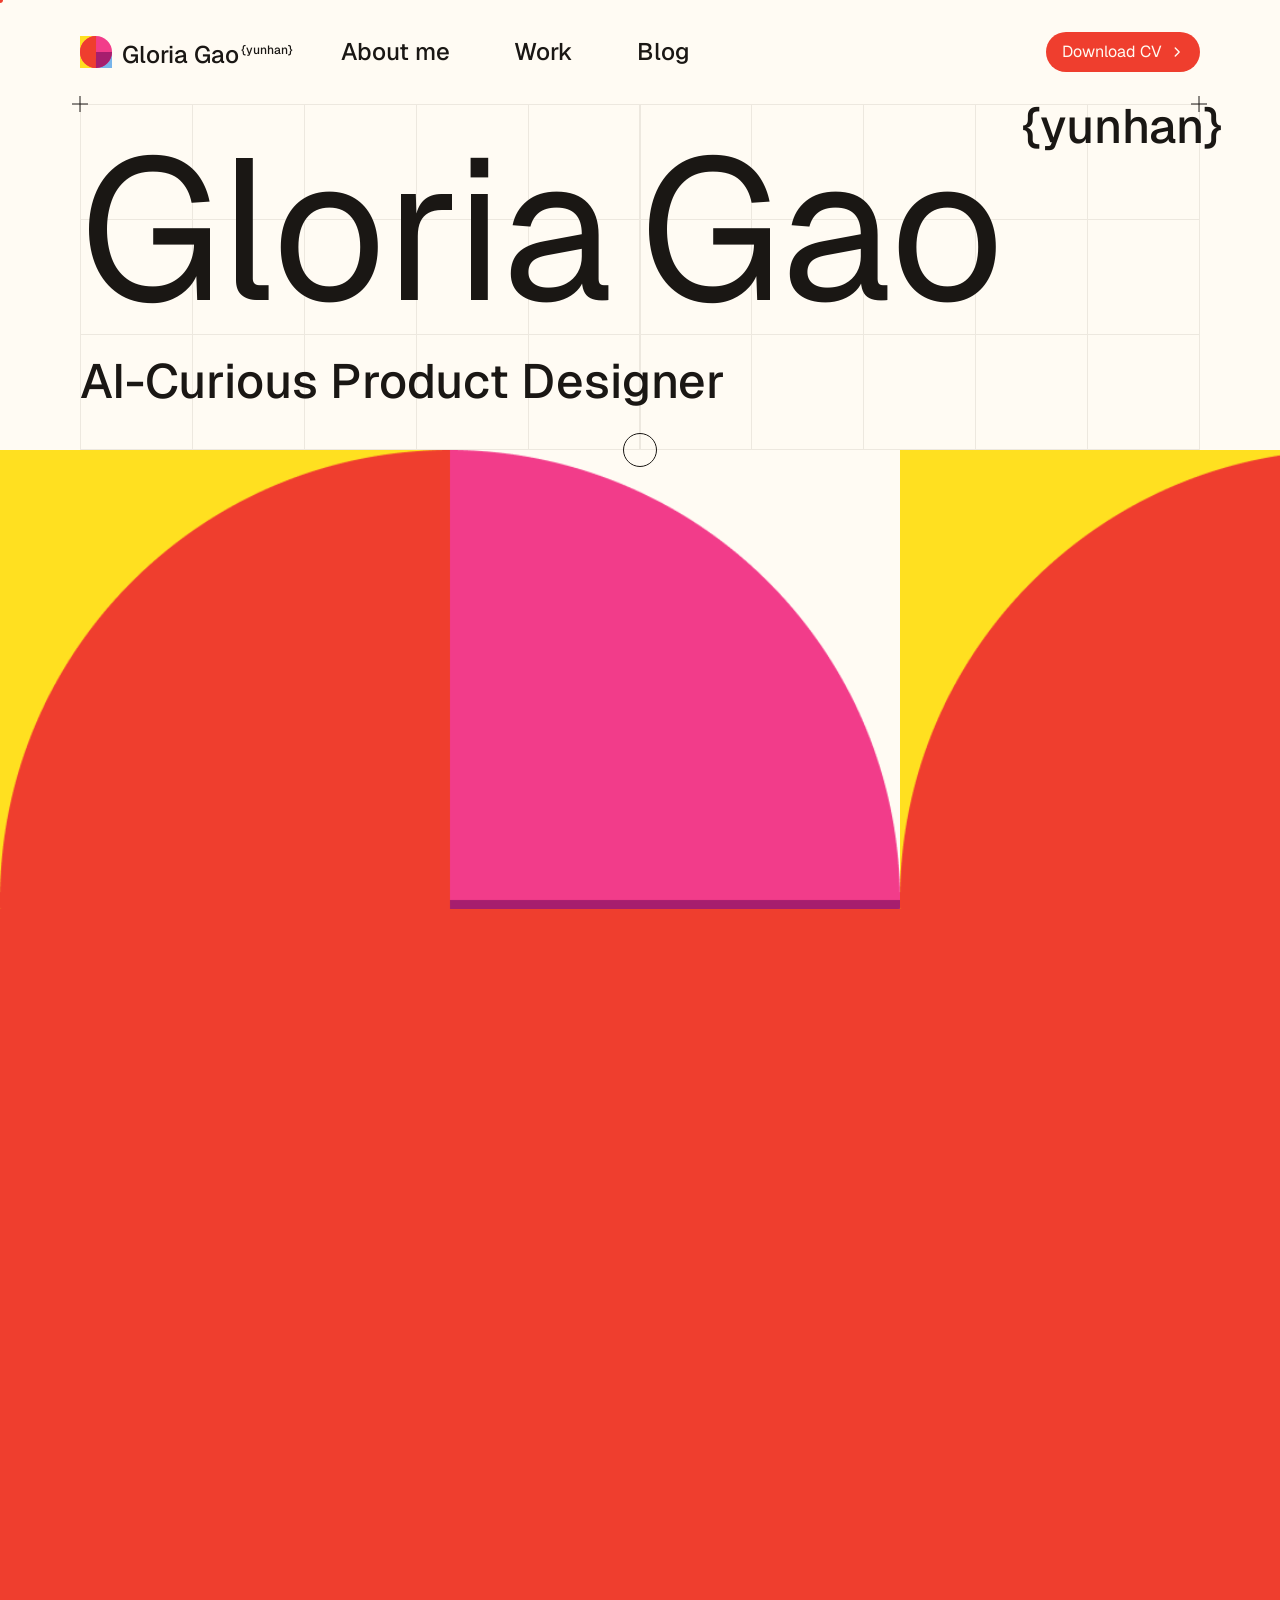
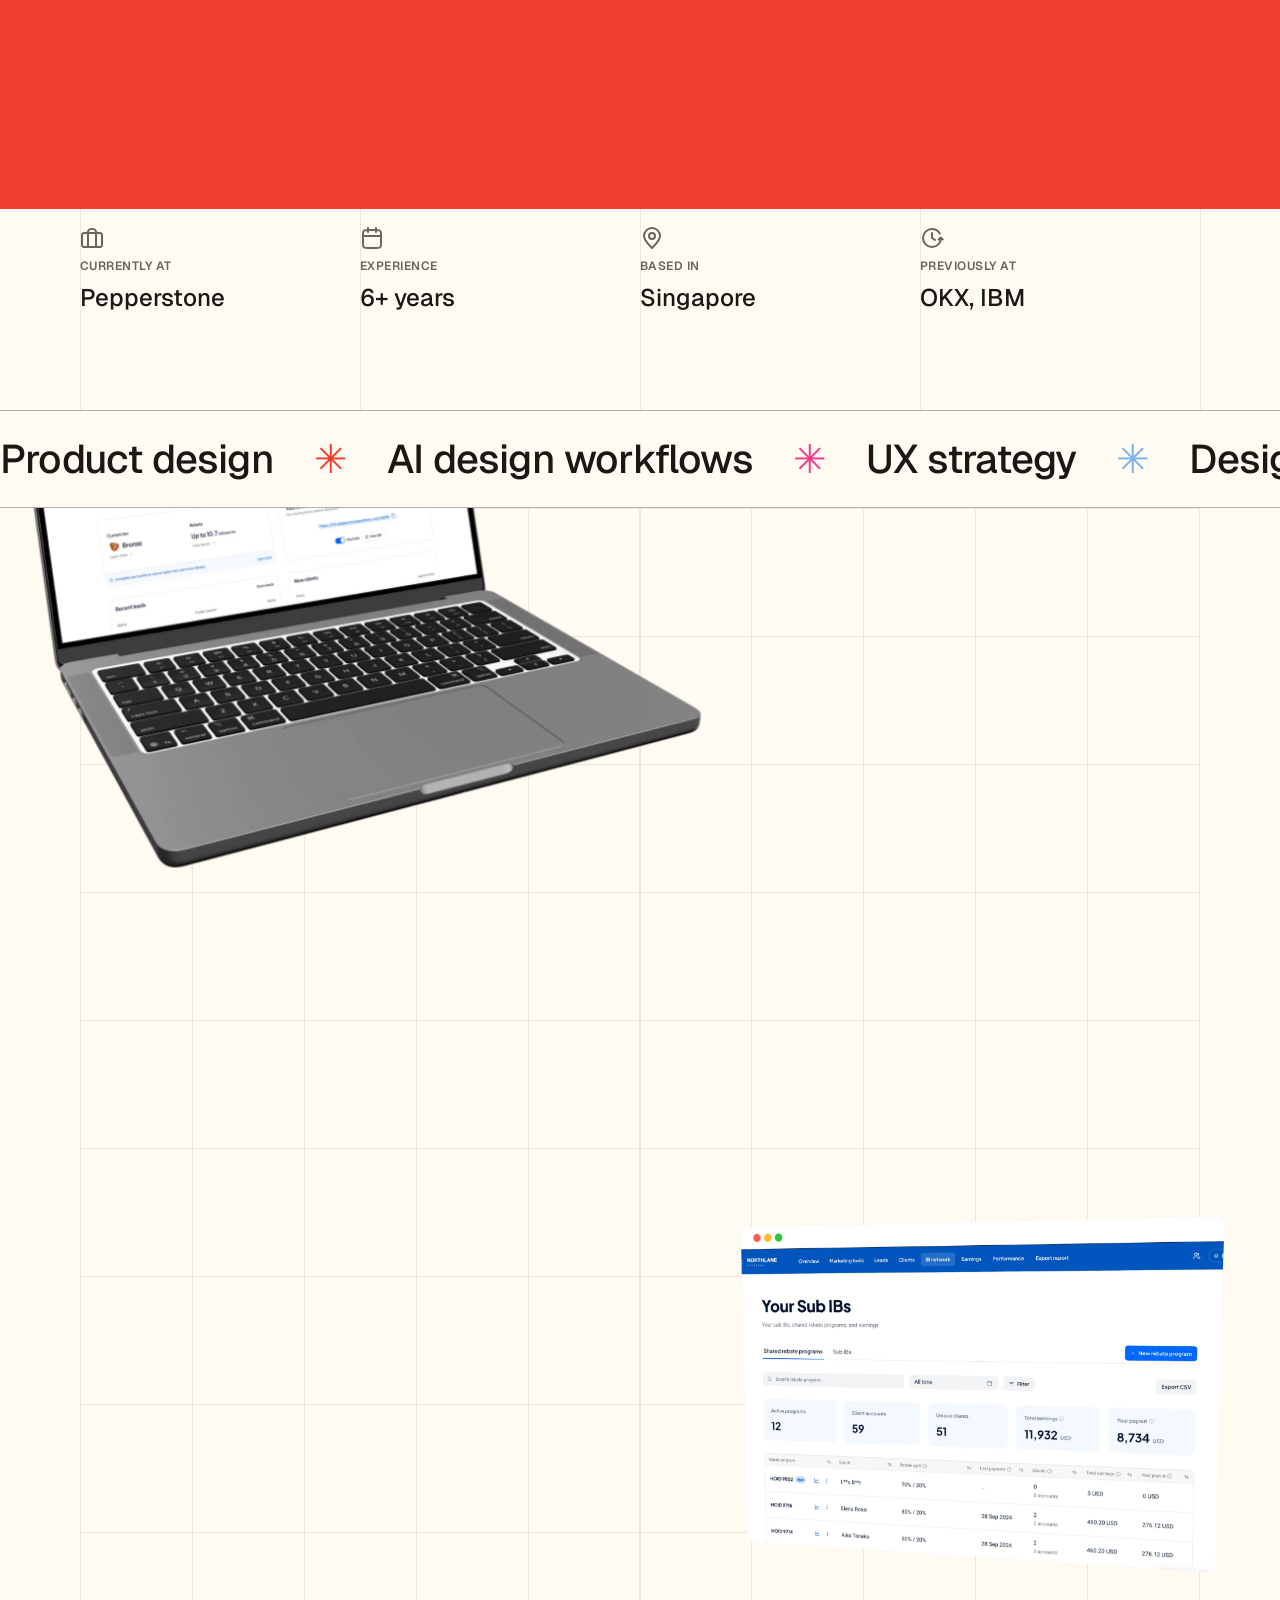
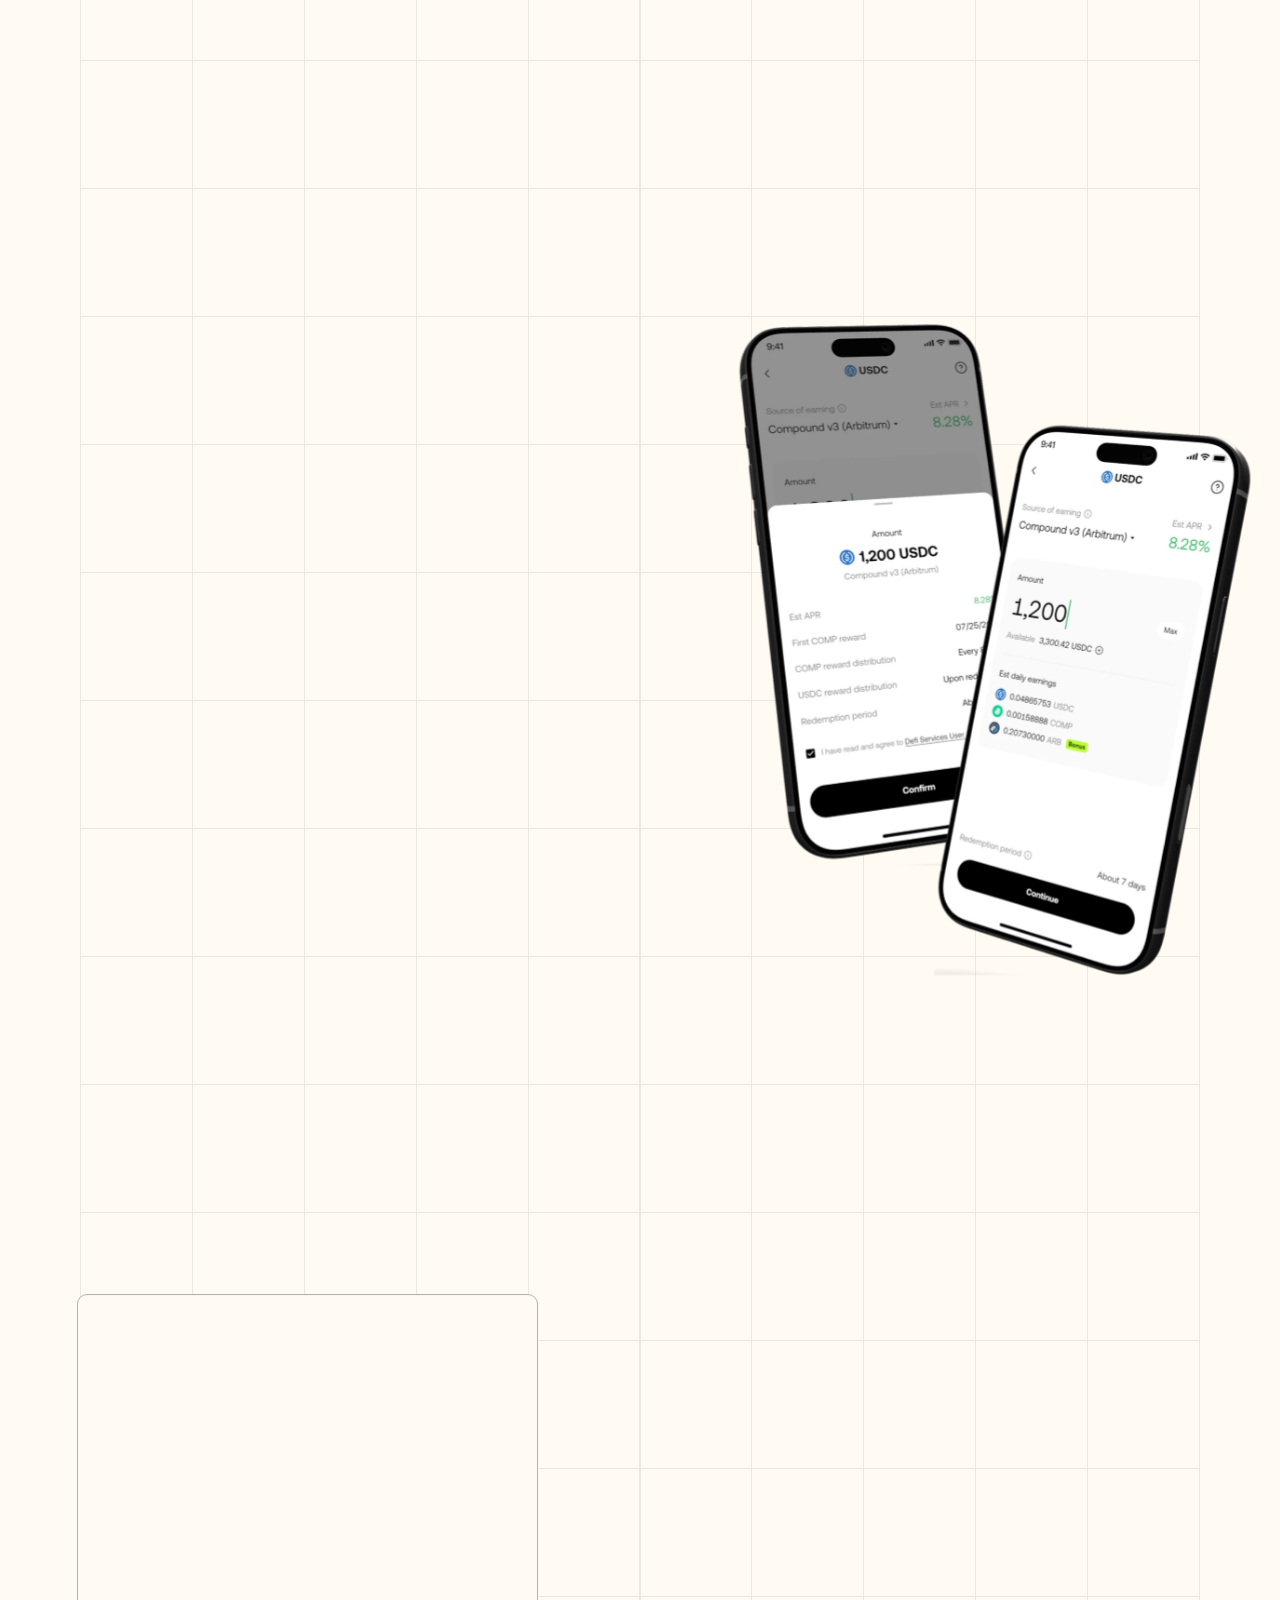
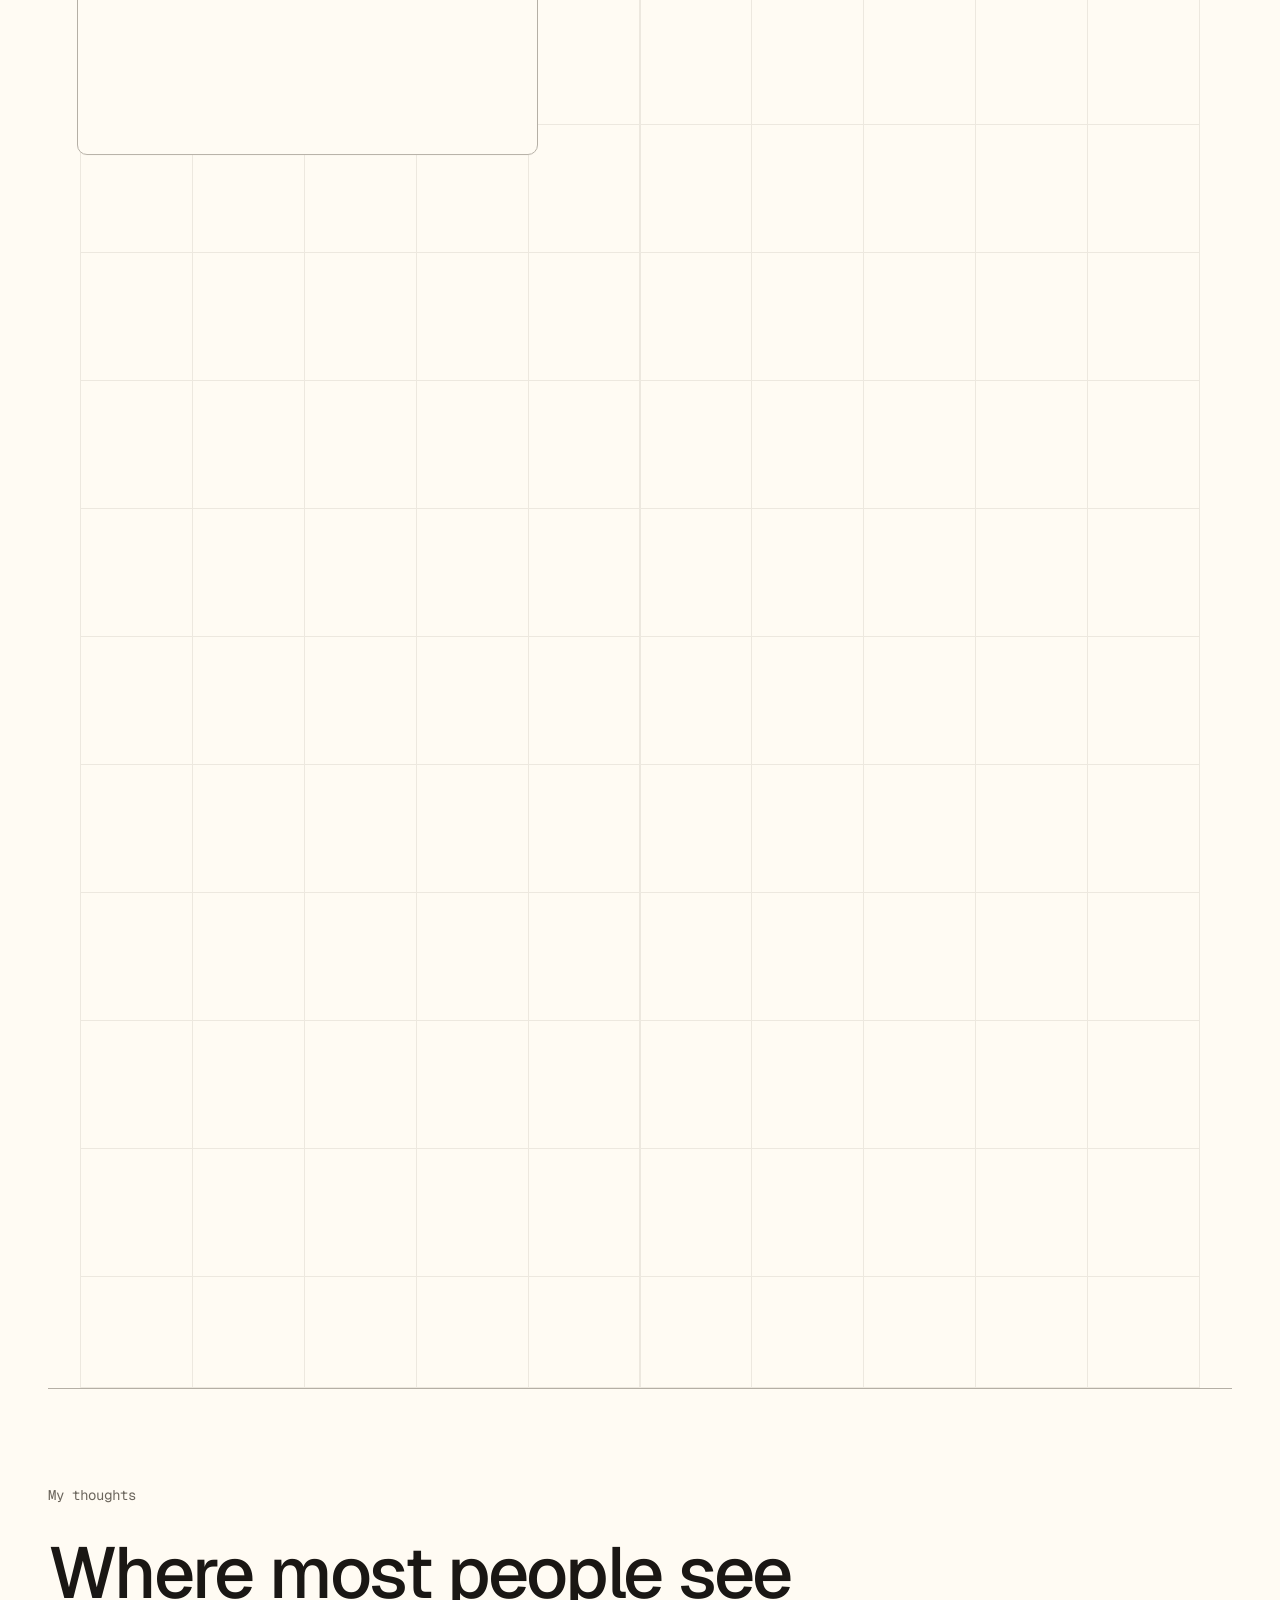
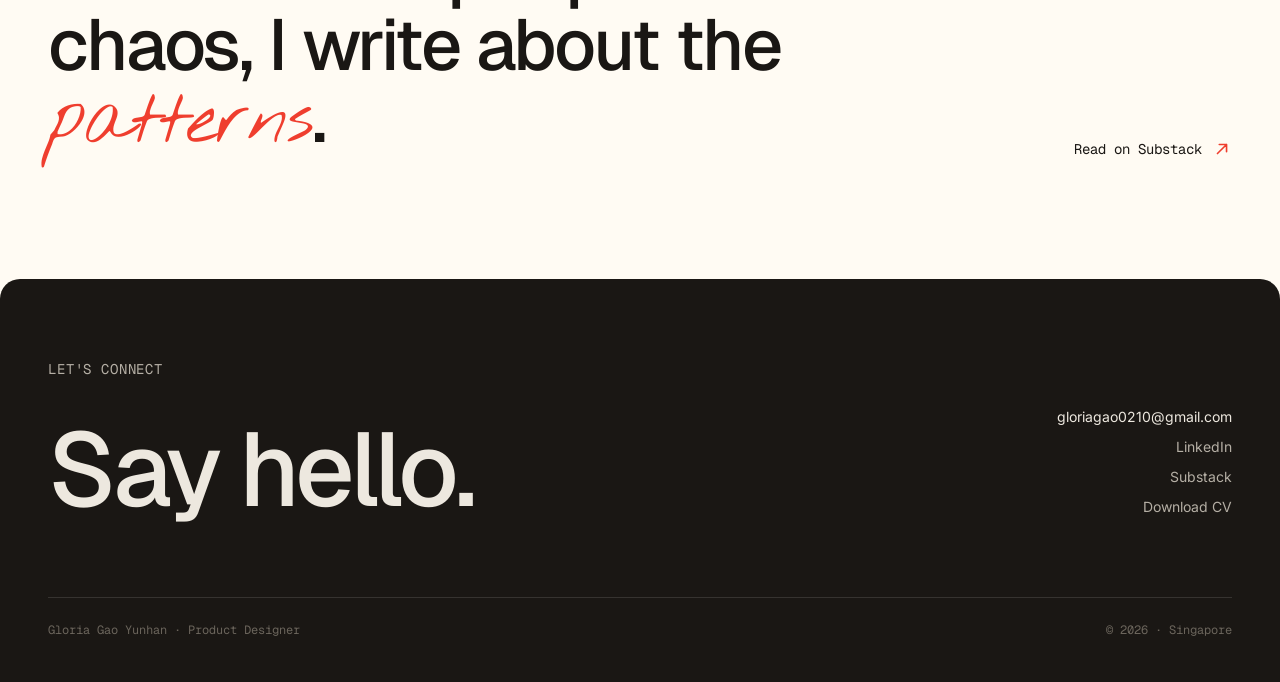
==== index.html @ 6908c603 "Revert "Isolate curtain onto its own compositor layer to stop transition flash" This reverts commit " ====
<!DOCTYPE html>
<html lang="en">
<head>
<meta charset="UTF-8">
<meta name="viewport" content="width=device-width, initial-scale=1.0">
<title>Gloria Gao — AI-Curious Product Designer</title>
<meta name="description" content="Gloria Gao is a product designer with 6+ years of experience turning complex fintech systems into scalable and pleasurable experiences.">
<link rel="icon" href="assets/logo.svg" type="image/svg+xml">

<!-- Fonts: Geist for headings, Inter for body, Nothing You Could Do for the editorial accent, Geist Mono for labels -->
<link rel="preconnect" href="https://fonts.googleapis.com">
<link rel="preconnect" href="https://fonts.gstatic.com" crossorigin>
<link href="https://fonts.googleapis.com/css2?family=Geist:wght@400;500;600;700&family=Geist+Mono:wght@400;500;600&family=Inter:wght@400;500;600;700&family=Nothing+You+Could+Do&display=swap" rel="stylesheet">

<!-- ?v= is a cache-buster: bump the number whenever styles.css changes so browsers
     fetch the new file instead of reusing the copy they already have. -->
<link rel="stylesheet" href="css/styles.css?v=56">
</head>
<body>

<!-- Preloader: shown for a moment while the page "counts up" to 100% —
     but only on the first page of a visit. The inline script right below
     must run before anything paints, so it can mark <html> before the
     browser ever draws the black overlay on a repeat page; the render-
     blocking stylesheet above guarantees no paint happens before both this
     and it have run. See js/script.js section 1 for the JS-side half. -->
<div class="preloader" data-preloader>
  <div class="preloader-top">
    <span class="preloader-label">Gloria Gao — Portfolio 2026</span>
    <span class="preloader-count"><span data-count>0</span>%</span>
  </div>
  <div class="preloader-bar"><div class="preloader-bar-fill" data-bar></div></div>
</div>
<script>
  if (sessionStorage.getItem('gg-preloader-seen')) {
    document.documentElement.classList.add('skip-preloader');
  } else {
    sessionStorage.setItem('gg-preloader-seen', '1');
  }
</script>

<!-- Page-transition curtain, swipes up when you click an internal link.
     Starts pre-covered (no animation, just present) when arriving via one
     of those links, so there's something to tuck away from — see
     js/script.js section 8 for the reveal that plays once this state has
     actually painted, and the "why inline / why here" reasoning (same
     no-flash requirement as the preloader-skip check above: must run
     before first paint, which the render-blocking stylesheet guarantees
     for anything this early in <body>). -->
<div class="curtain" data-curtain></div>
<script>
  if (sessionStorage.getItem('gg-curtain-incoming')) {
    sessionStorage.removeItem('gg-curtain-incoming');
    document.querySelector('[data-curtain]').classList.add('is-active');
  }
</script>

<!-- Custom cursor (desktop only) -->
<div class="cursor-ring" data-cursor-ring></div>
<div class="cursor-dot" data-cursor-dot></div>

<div class="page">

  <!-- ==================== NAVIGATION + HEADER ====================
       Wrapped together with min-height:50vh so this block always fills
       the top half of the first screenful — see .rotating-banner below
       for why that matters. -->
  <div class="hero-wrap">
    <nav class="navbar">
      <div class="nav-left">
        <a href="index.html" data-transition class="nav-logo" aria-label="Gloria Gao — home">
          <svg width="32" height="32" viewBox="0 0 168 168" fill="none" xmlns="http://www.w3.org/2000/svg" aria-hidden="true">
            <rect width="84" height="168" fill="#FFE020"/>
            <rect x="84" y="84" width="84" height="84" fill="#78B4EA"/>
            <circle cx="84" cy="84" r="84" fill="#F23C8A"/>
            <path d="M 83.626 167.999 C 37.234 167.793 -0.206 130.017 0.001 83.626 C 0.207 37.234 37.983 -0.206 84.374 0.001 L 83.626 167.999 Z" fill="#EF3E2E"/>
            <path transform="translate(83.626 84.002)" d="M 84.373 0.374 C 84.167 46.766 46.391 84.206 0 83.999 L 0.374 0 L 84.373 0.374 Z" fill="#A61E6E"/>
          </svg>
          <span class="nav-logo-word">Gloria Gao<sup>{yunhan}</sup></span>
        </a>
        <div class="nav-links">
          <a href="about.html" data-transition>About me</a>
          <a href="#work">Work</a>
          <a href="https://aicuriousdesigner.substack.com/" target="_blank" rel="noopener">Blog</a>
        </div>
      </div>
      <a href="assets/Gloria-Gao-CV.pdf" class="btn btn-primary btn-sm nav-cta">
        Download CV
        <svg width="14" height="14" viewBox="0 0 16 16" fill="none" aria-hidden="true"><path d="M6 3.5 L10.5 8 L6 12.5" stroke="currentColor" stroke-width="1.6" stroke-linecap="round" stroke-linejoin="round"/></svg>
      </a>
    </nav>

    <header class="hero">
      <div class="hero-grid-bg" aria-hidden="true">
        <svg class="hero-grid-marker hero-grid-marker-left" width="16" height="16" viewBox="0 0 16 16" fill="none" aria-hidden="true"><path d="M0 8H16M8 0V16" stroke="currentColor"/></svg>
        <svg class="hero-grid-marker hero-grid-marker-right" width="16" height="16" viewBox="0 0 16 16" fill="none" aria-hidden="true"><path d="M0 8H16M8 0V16" stroke="currentColor"/></svg>
      </div>
      <div class="hero-title-row">
        <span class="hero-flourish" data-hero>{yunhan}</span>
        <h1 class="hero-title">
          <span class="hero-word-mask"><span class="hero-word" data-hero>Gloria</span></span>
          <span class="hero-word-mask"><span class="hero-word" data-hero style="animation-delay:.12s">Gao</span></span>
        </h1>
      </div>
      <div class="hero-subtitle-mask"><p class="hero-subtitle" data-hero style="animation-delay:.4s">AI-Curious Product Designer</p></div>
    </header>
  </div>

  <!-- ==================== ROTATING BANNER ====================
       Sized to exactly 100vh and positioned so the very first screenful of
       the page (the hero-wrap above, at 50vh) ends right at this banner's
       vertical midpoint — scrolling one more screenful takes you through
       its second half and into About me. It drifts left as you scroll
       (see script.js) using a doubled-up strip so the loop never runs out.
       Every panel repeats the same brand-mark tile
       (assets/homepage/header-pattern.svg) rather than cycling different
       colours/shapes — 12 copies (6 + 6 duplicate) keeps the same safety
       margin against ultra-wide viewports the varied version had;
       script.js's loop math only cares about panel count, not what's
       inside each one. -->
  <section class="rotating-banner" aria-hidden="true">
    <div class="rotating-banner-track" data-banner-track>
      <div class="rotating-banner-panel">
        <img src="assets/homepage/header-pattern.svg" alt="" loading="eager" decoding="async">
      </div>
      <div class="rotating-banner-panel">
        <img src="assets/homepage/header-pattern.svg" alt="" loading="eager" decoding="async">
      </div>
      <div class="rotating-banner-panel">
        <img src="assets/homepage/header-pattern.svg" alt="" loading="eager" decoding="async">
      </div>
      <div class="rotating-banner-panel">
        <img src="assets/homepage/header-pattern.svg" alt="" loading="eager" decoding="async">
      </div>
      <div class="rotating-banner-panel">
        <img src="assets/homepage/header-pattern.svg" alt="" loading="eager" decoding="async">
      </div>
      <div class="rotating-banner-panel">
        <img src="assets/homepage/header-pattern.svg" alt="" loading="eager" decoding="async">
      </div>
      <!-- repeated once more for a seamless loop -->
      <div class="rotating-banner-panel" aria-hidden="true">
        <img src="assets/homepage/header-pattern.svg" alt="" loading="eager" decoding="async">
      </div>
      <div class="rotating-banner-panel" aria-hidden="true">
        <img src="assets/homepage/header-pattern.svg" alt="" loading="eager" decoding="async">
      </div>
      <div class="rotating-banner-panel" aria-hidden="true">
        <img src="assets/homepage/header-pattern.svg" alt="" loading="eager" decoding="async">
      </div>
      <div class="rotating-banner-panel" aria-hidden="true">
        <img src="assets/homepage/header-pattern.svg" alt="" loading="eager" decoding="async">
      </div>
      <div class="rotating-banner-panel" aria-hidden="true">
        <img src="assets/homepage/header-pattern.svg" alt="" loading="eager" decoding="async">
      </div>
      <div class="rotating-banner-panel" aria-hidden="true">
        <img src="assets/homepage/header-pattern.svg" alt="" loading="eager" decoding="async">
      </div>
    </div>
  </section>

  <!-- ==================== ABOUT ME ====================
       The 5 grid lines and the 4 stat blocks are on their own scroll-triggered
       reveal (see script.js) — lines grow downward, text slides up — separate
       from the generic [data-reveal] fade used for the eyebrow/heading. -->
  <section class="about-me">
    <div class="about-grid-bg" aria-hidden="true">
      <span class="about-grid-line"></span>
      <span class="about-grid-line"></span>
      <span class="about-grid-line"></span>
      <span class="about-grid-line"></span>
      <span class="about-grid-line"></span>
    </div>
    <div class="about-eyebrow" data-reveal>About me</div>
    <h2 class="about-heading" data-reveal style="animation-delay:.06s">Senior Product Designer bridging the gap between complex systems and intuitive user experiences, <span class="about-highlight">powered by AI design workflows</span></h2>
    <div class="about-stats" data-stats-reveal>
      <div class="about-stat">
        <svg width="24" height="24" viewBox="0 0 24 24" fill="none" stroke="currentColor" stroke-width="2" stroke-linecap="round" stroke-linejoin="round" aria-hidden="true"><path d="M8 21V7C8 6.07003 8 5.60504 8.10222 5.22354C8.37962 4.18827 9.18827 3.37962 10.2235 3.10222C10.605 3 11.07 3 12 3C12.93 3 13.395 3 13.7765 3.10222C14.8117 3.37962 15.6204 4.18827 15.8978 5.22354C16 5.60504 16 6.07003 16 7V21M5.2 21H18.8C19.9201 21 20.4802 21 20.908 20.782C21.2843 20.5903 21.5903 20.2843 21.782 19.908C22 19.4802 22 18.9201 22 17.8V10.2C22 9.07989 22 8.51984 21.782 8.09202C21.5903 7.71569 21.2843 7.40973 20.908 7.21799C20.4802 7 19.9201 7 18.8 7H5.2C4.07989 7 3.51984 7 3.09202 7.21799C2.71569 7.40973 2.40973 7.71569 2.21799 8.09202C2 8.51984 2 9.07989 2 10.2V17.8C2 18.9201 2 19.4802 2.21799 19.908C2.40973 20.2843 2.71569 20.5903 3.09202 20.782C3.51984 21 4.0799 21 5.2 21Z"/></svg>
        <span class="about-stat-label">Currently at</span>
        <span class="about-stat-value">Pepperstone</span>
      </div>
      <div class="about-stat">
        <svg width="24" height="24" viewBox="0 0 24 24" fill="none" stroke="currentColor" stroke-width="2" stroke-linecap="round" stroke-linejoin="round" aria-hidden="true"><path d="M21 10H3M16 2V6M8 2V6M7.8 22H16.2C17.8802 22 18.7202 22 19.362 21.673C19.9265 21.3854 20.3854 20.9265 20.673 20.362C21 19.7202 21 18.8802 21 17.2V8.8C21 7.11984 21 6.27976 20.673 5.63803C20.3854 5.07354 19.9265 4.6146 19.362 4.32698C18.7202 4 17.8802 4 16.2 4H7.8C6.11984 4 5.27976 4 4.63803 4.32698C4.07354 4.6146 3.6146 5.07354 3.32698 5.63803C3 6.27976 3 7.11984 3 8.8V17.2C3 18.8802 3 19.7202 3.32698 20.362C3.6146 20.9265 4.07354 21.3854 4.63803 21.673C5.27976 22 6.11984 22 7.8 22Z"/></svg>
        <span class="about-stat-label">Experience</span>
        <span class="about-stat-value">6+ years</span>
      </div>
      <div class="about-stat">
        <svg width="24" height="24" viewBox="0 0 24 24" fill="none" stroke="currentColor" stroke-width="2" stroke-linecap="round" stroke-linejoin="round" aria-hidden="true"><path d="M12 13C13.6569 13 15 11.6569 15 10C15 8.34315 13.6569 7 12 7C10.3431 7 9 8.34315 9 10C9 11.6569 10.3431 13 12 13Z"/><path d="M12 22C16 18 20 14.4183 20 10C20 5.58172 16.4183 2 12 2C7.58172 2 4 5.58172 4 10C4 14.4183 8 18 12 22Z"/></svg>
        <span class="about-stat-label">Based in</span>
        <span class="about-stat-value">Singapore</span>
      </div>
      <div class="about-stat">
        <svg width="24" height="24" viewBox="0 0 24 24" fill="none" stroke="currentColor" stroke-width="2" stroke-linecap="round" stroke-linejoin="round" aria-hidden="true"><path d="M22.7 13.5L20.7005 11.5L18.7 13.5M21 12C21 16.9706 16.9706 21 12 21C7.02944 21 3 16.9706 3 12C3 7.02944 7.02944 3 12 3C15.3019 3 18.1885 4.77814 19.7545 7.42909M12 7V12L15 14"/></svg>
        <span class="about-stat-label">Previously at</span>
        <span class="about-stat-value">OKX, IBM</span>
      </div>
    </div>
  </section>

  <!-- ==================== MARQUEE STRIP ==================== -->
  <div class="marquee">
    <div class="marquee-track">
      <div class="marquee-group">
        <span>Product design</span><span class="dot dot-red">✳</span><span>AI design workflows</span><span class="dot dot-pink">✳</span><span>UX strategy</span><span class="dot dot-blue">✳</span><span>Design systems</span><span class="dot dot-orange">✳</span><span>Platform design</span><span class="dot dot-magenta">✳</span><span>Fintech</span><span class="dot dot-red">✳</span><span>Prototyping</span><span class="dot dot-pink">✳</span>
      </div>
      <div class="marquee-group" aria-hidden="true">
        <span>Product design</span><span class="dot dot-red">✳</span><span>AI design workflows</span><span class="dot dot-pink">✳</span><span>UX strategy</span><span class="dot dot-blue">✳</span><span>Design systems</span><span class="dot dot-orange">✳</span><span>Platform design</span><span class="dot dot-magenta">✳</span><span>Fintech</span><span class="dot dot-red">✳</span><span>Prototyping</span><span class="dot dot-pink">✳</span>
      </div>
    </div>
  </div>

  <!-- ==================== SELECTED WORK / CASE STUDIES ====================
       Matches the Figma "Case study" frames (node 1:913): each fold pairs
       a big filled geometric shape with an overlapping mockup placeholder,
       text on the opposite side, sides alternating fold to fold. Shape and
       mockup drift at different speeds as you scroll (script.js) for a
       parallax depth effect — swap the mockup body for a real screenshot
       whenever you're ready, its frame needs no changes. Desktop-only
       composition; below 860px it collapses to a plain stack. -->
  <section class="case-studies" id="work">
    <div class="case-grid-bg" aria-hidden="true"></div>

    <article class="case-fold" id="case-study-1" data-scroll-fold>
      <div class="case-stage">
        <div class="case-shape" data-parallax="0.08" style="--top:6%;--left:-14%;--w:52%;">
          <svg data-scroll-grow viewBox="0 0 100 100" style="color:var(--color-blue);" aria-hidden="true"><circle cx="50" cy="50" r="50" fill="currentColor"/></svg>
        </div>
        <!-- Real screenshot rather than the placeholder frame, so it uses the
             --bare modifier: no card background, border or clipping, letting
             the laptop's transparent PNG sit directly on the blue circle.
             --top/--left centre it on that circle; see .case-mockup--bare. -->
        <div class="case-mockup case-mockup--bare" data-parallax="0.24" style="--top:12.6%;--left:-3%;--w:54%;--ar:1400/1144;">
          <div class="case-mockup-slide" data-scroll-slide>
            <img src="assets/pepperstone/home-banner.webp" alt="The Pepperstone Partner Portal onboarding screen on a laptop, greeting partner John Smith with a profile-completion checklist and stats all at zero" loading="lazy" decoding="async" width="1400" height="1144">
          </div>
        </div>
        <a href="case-pepperstone.html" data-transition class="case-content case-content--right" data-scroll-fade style="--top:12%;--w:44%;">
          <div class="case-text">
            <span class="case-eyebrow">{case study 01}</span>
            <h3 class="case-heading">Redesigning partner onboarding for faster activation</h3>
            <p class="case-desc">Turning a long, manual onboarding process into a guided flow that activates new partners in minutes instead of days.</p>
          </div>
          <div class="tags">
            <span class="tag tag-blue">Onboarding Experience</span>
            <span class="tag tag-pink">Fintech</span>
          </div>
          <span class="case-link">
            View case study
            <svg width="20" height="20" viewBox="0 0 22 22" fill="none" aria-hidden="true"><path d="M6 16 L16 6 M8 6 h8 v8" stroke="currentColor" stroke-width="1.8" stroke-linecap="round" stroke-linejoin="round"/></svg>
          </span>
        </a>
      </div>
    </article>

    

    <article class="case-fold" id="case-study-2" data-scroll-fold>
      <div class="case-stage">
        <div class="case-shape" data-parallax="0.08" style="--top:18%;--bottom:2%;--right:2%;--w:48vw;">
          <svg data-scroll-grow-x-right viewBox="0 0 100 100" preserveAspectRatio="none" style="color:var(--color-yellow);" aria-hidden="true"><rect width="100" height="100" fill="currentColor"/></svg>
        </div>
        <!-- Real screenshot rather than the placeholder frame, so it uses the
             --bare modifier like case studies 1 & 3: the image already
             carries its own browser chrome and drop shadow baked into a
             transparent PNG, so it sits directly on the shape rather than
             inside a second frame. -->
        <div class="case-mockup case-mockup--bare" data-parallax="0.26" style="--top:28%;--right:8%;--w:38%;--ar:1600/1177;">
          <div class="case-mockup-slide" data-scroll-slide>
            <img src="assets/affiliate/home-banner.webp" alt="The Northlane Partners affiliate platform, showing shared rebate programs with active-program, client-account, and earnings totals" loading="lazy" decoding="async" width="1600" height="1177">
          </div>
        </div>
        <a href="case-affiliate.html" data-transition class="case-content" data-scroll-fade style="--top:16%;--w:44%;">
          <div class="case-text">
            <span class="case-eyebrow">{case study 02}</span>
            <h3 class="case-heading">Self-service Affiliate Management &amp; Rebate Sharing Platform</h3>
            <p class="case-desc">Turning complex &amp; manual process into intuitive self-service platforms</p>
          </div>
          <div class="tags">
            <span class="tag tag-yellow">B2B Platform</span>
            <span class="tag tag-orange">AI Design Workflow</span>
            <span class="tag tag-pink">Fintech</span>
          </div>
          <span class="case-link">
            View case study
            <svg width="20" height="20" viewBox="0 0 22 22" fill="none" aria-hidden="true"><path d="M6 16 L16 6 M8 6 h8 v8" stroke="currentColor" stroke-width="1.8" stroke-linecap="round" stroke-linejoin="round"/></svg>
          </span>
        </a>
      </div>
    </article>

    <article class="case-fold" id="case-study-3" data-scroll-fold>
      <div class="case-stage">
        <!-- .case-stage is a fixed 640px tall (so its % coordinates stay
             predictable) but sits centered inside this fold's taller
             min-height:100vh — so spanning "the whole height" means the
             fold, not just the stage. The calc() below cancels out that
             (100vh - 640px) gap on both sides, stretching the shape past
             the stage's own box to reach the fold's real top/bottom edge,
             at any viewport height. -->
        <div class="case-shape" data-parallax="0.08" style="--top:calc((640px - 100vh) / 2);--bottom:calc((640px - 100vh) / 2);--right:-14%;--w:54%;">
          <svg data-scroll-clip-y viewBox="0 0 695 1040" preserveAspectRatio="none" style="color:var(--color-orange);" aria-hidden="true"><path d="M0 1040L250.666 0H695L466.398 1040H0Z" fill="currentColor"/></svg>
        </div>
        <!-- Real screenshot rather than the two placeholder frames — this one
             asset already shows two layered phone screens, so it replaces
             both. --bare drops the placeholder card chrome (see
             .case-mockup--bare) so the transparent PNG sits directly on the
             orange shape; --top/--right centre it in that shape's box. -->
        <div class="case-mockup case-mockup--bare" data-parallax="0.24" style="--top:-3%;--right:6%;--w:40%;--ar:1100/1401;">
          <div class="case-mockup-slide" data-scroll-slide>
            <img src="assets/okx/home-banner.webp" alt="Two layered OKX On-chain Earn screens: subscribing to a USDC product via Compound v3 with an estimated 8.28% APR, and the daily earnings breakdown across USDC, COMP and a bonus ARB reward" loading="lazy" decoding="async" width="1100" height="1401">
          </div>
        </div>
        <a href="case-okx.html" data-transition class="case-content" data-scroll-fade style="--top:16%;--w:44%;">
          <div class="case-text">
            <span class="case-eyebrow">{case study 03}</span>
            <h3 class="case-heading">Make DeFi earning worry-free</h3>
            <p class="case-desc">How redesigning OKX On-chain Earn's subscription journey led to 52% better conversion rates.</p>
          </div>
          <div class="tags">
            <span class="tag tag-orange">Crypto</span>
            <span class="tag tag-red">Subscription &amp; Conversion</span>
            <span class="tag tag-pink">Fintech</span>
          </div>
          <span class="case-link">
            View case study
            <svg width="20" height="20" viewBox="0 0 22 22" fill="none" aria-hidden="true"><path d="M6 16 L16 6 M8 6 h8 v8" stroke="currentColor" stroke-width="1.8" stroke-linecap="round" stroke-linejoin="round"/></svg>
          </span>
        </a>
      </div>
    </article>

    

    <article class="case-fold" id="case-study-4" data-scroll-fold>
      <div class="case-stage">
        <!-- Same fold-height-not-stage-height calc as case study 2 — see
             its comment for why. -->
        <div class="case-shape" data-parallax="0.08" style="--top:calc((640px - 100vh) / 2);--bottom:calc((640px - 100vh) / 2);--left:-8%;--w:40vw;">
          <svg data-scroll-grow-x-right viewBox="0 0 100 100" preserveAspectRatio="none" style="color:var(--color-red);" aria-hidden="true"><rect width="100" height="100" fill="currentColor"/></svg>
        </div>
        <div class="case-mockup" data-parallax="0.24" style="--top:16%;--left:6%;--w:36%;--ar:1/1;">
          <div class="case-mockup-slide" data-scroll-slide>
            <div class="case-mockup-bar"><span></span><span></span><span></span></div>
            <div class="case-mockup-body" style="padding:0;">
              <img src="assets/insurance/hero.webp" alt="The IBM iX logo mark — an eye, a bee, and the letter M, spelling out 'I-B-M' as a rebus" loading="lazy" decoding="async" width="1600" height="788" style="width:100%; height:100%; object-fit:cover;">
            </div>
          </div>
        </div>
        <a href="case-insurance.html" data-transition class="case-content case-content--right" data-scroll-fade style="--top:16%;--w:44%;">
          <div class="case-text">
            <span class="case-eyebrow">{case study 04}</span>
            <h3 class="case-heading">Global insurance localization &amp; revamp</h3>
            <p class="case-desc">Award-winning digital transformation — 500+ responsive pages across three languages.</p>
          </div>
          <div class="tags">
            <span class="tag tag-neutral">UI Design</span>
            <span class="tag tag-yellow">Web Design</span>
          </div>
          <span class="case-link">
            View case study
            <svg width="20" height="20" viewBox="0 0 22 22" fill="none" aria-hidden="true"><path d="M6 16 L16 6 M8 6 h8 v8" stroke="currentColor" stroke-width="1.8" stroke-linecap="round" stroke-linejoin="round"/></svg>
          </span>
        </a>
      </div>
    </article>

    

  </section>

  <div class="container">
    <!-- ==================== MY THOUGHTS ==================== -->
    <section class="thoughts">
      <div class="eyebrow">My thoughts</div>
      <a href="https://aicuriousdesigner.substack.com/" target="_blank" rel="noopener" class="thoughts-link" data-reveal>
        <h2>Where most people see chaos, I write about the <em>patterns</em>.</h2>
        <span class="thoughts-cta">Read on Substack
          <svg width="20" height="20" viewBox="0 0 22 22" fill="none" aria-hidden="true"><path d="M6 16 L16 6 M8 6 h8 v8" stroke="currentColor" stroke-width="1.8" stroke-linecap="round" stroke-linejoin="round"/></svg>
        </span>
      </a>
    </section>
  </div>

  <!-- ==================== FOOTER / LET'S CONNECT ==================== -->
  <footer class="site-footer">
    <div class="container">
      <div class="eyebrow eyebrow-inverse">Let's connect</div>
      <div class="footer-top">
        <h2>Say hello.</h2>
        <div class="footer-links">
          <a href="mailto:gloriagao0210@gmail.com" class="footer-email">gloriagao0210@gmail.com</a>
          <a href="https://www.linkedin.com/in/gloria-yunhan-gao/" target="_blank" rel="noopener">LinkedIn</a>
          <a href="https://aicuriousdesigner.substack.com/" target="_blank" rel="noopener">Substack</a>
          <a href="assets/Gloria-Gao-CV.pdf" target="_blank" rel="noopener">Download CV</a>
        </div>
      </div>
      <div class="footer-bottom">
        <span>Gloria Gao Yunhan · Product Designer</span>
        <span>© 2026 · Singapore</span>
      </div>
    </div>
  </footer>

</div>

<script src="js/script.js?v=56"></script>
</body>
</html>
---- css/styles.css ----
/* ==========================================
   GLORIA GAO — PORTFOLIO WEBSITE
   ==========================================
   Rebuilt from the "Gloria Gao" Claude Design system (riso/screen-print
   inks on a warm cream base). Section order below matches index.html
   top to bottom, so you can find things by scrolling the page and
   scrolling this file together.
   ========================================== */

/* ---------- Design tokens ---------- */
:root {
  /* Ink palette, from the design system's colors.css */
  --color-red: #ef3e2e;
  --color-pink: #f23c8a;
  --color-yellow: #ffe020;
  --color-orange: #f47920;
  --color-blue: #78b4ea;
  --color-magenta: #a61e6e;

  /* Warm neutrals */
  --color-bg: #fffbf3;
  --color-surface: #ede8df;
  --color-stroke: #b5afa5;
  --color-text-secondary: #6b655c;
  --color-ink: #1a1714;
  --color-white: #ffffff;

  /* Tag tint surfaces + text */
  --tag-pink-bg: #fce7ef;    --tag-pink-fg: #f23c8a;
  --tag-orange-bg: #fdede1;  --tag-orange-fg: #f47920;
  --tag-red-bg: #fce6e3;     --tag-red-fg: #ef3e2e;
  --tag-blue-bg: #e8f1f9;    --tag-blue-fg: #2b6baa;
  --tag-yellow-bg: #fff7db;  --tag-yellow-fg: #8c780d;

  /* Type */
  --font-display: 'Geist', -apple-system, BlinkMacSystemFont, 'Segoe UI', sans-serif;
  --font-sans: 'Inter', -apple-system, BlinkMacSystemFont, 'Segoe UI', sans-serif;
  /* Trying a handwritten accent in place of the italic serif — the variable
     and class names below still say "serif" (renaming them would touch the
     markup in every HTML file for no functional gain), but what they apply
     is now a script font. 'cursive' is its generic-family fallback rather
     than 'serif', since that's the honest fallback for what this actually
     is if the web font fails to load. */
  --font-serif: 'Nothing You Could Do', 'Segoe Script', cursive;
  --font-mono: 'Geist Mono', ui-monospace, 'SF Mono', Menlo, monospace;

  /* Type scale, from the design system's typography tokens (Figma: Portfolio 2026 → type-specimens).
     Homepage headlines (hero, footer, etc.) use bespoke oversized sizes and don't pull from this
     scale — these tokens are for body copy, UI text, and future page builds. */
  --text-display-size: 200px; --text-display-line: 240px; --text-display-weight: 400;
  --text-display-sm-size: 72px; --text-display-sm-line: 80px; --text-display-sm-weight: 400;
  --text-h1-size: 48px;       --text-h1-line: 56px;        --text-h1-weight: 500;
  --text-h2-size: 36px;       --text-h2-line: 44px;        --text-h2-weight: 500;
  --text-h3-size: 28px;       --text-h3-line: 36px;        --text-h3-weight: 500;
  --text-h4-size: 24px;       --text-h4-line: 32px;        --text-h4-weight: 500;
  --text-body-lg-size: 18px;  --text-body-lg-line: 28px;   --text-body-lg-weight: 400;
  --text-body-size: 16px;     --text-body-line: 24px;      --text-body-weight: 400;
  --text-body-sm-size: 14px;  --text-body-sm-line: 20px;   --text-body-sm-weight: 400;
  --text-caption-size: 12px;  --text-caption-line: 16px;   --text-caption-weight: 400;
  --text-overline-size: 12px; --text-overline-line: 16px;  --text-overline-weight: 600;

  /* Serif accent — the handwritten editorial voice (Nothing You Could Do,
     which has no italic of its own, so the class below no longer fakes
     one). Used for the emphasised word in a headline (homepage "patterns")
     and for pull quotes on case study pages. Apply with the .serif-accent
     class; colour is set per context. */
  --text-quote-size: 28px;    --text-quote-line: 40px;     --text-quote-weight: 400;

  /* Layout */
  --page-max: 1344px;
  --page-pad: 48px;
  --radius-pill: 100px;
  --radius-card: 12px;

  /* Nav/header/about-me use a wider max-width and side padding than the rest
     of the page (matches the Figma redesign, node 1:914) — scoped to their
     own --hero-pad/--hero-max so the Work/thoughts/footer sections below
     are untouched until we redesign those too. */
  --hero-pad: 80px;
  --hero-max: 1440px;
}

/* Tells browsers that support cross-document View Transitions to hold the
   outgoing page's last frame (curtain fully covering) on screen while the
   next page's files are still loading, instead of swapping to a blank white
   frame in between — this is the actual cause of the curtain "flash" on real
   networks (a fast local dev server never hits this gap, which is why it
   didn't reproduce in testing). No-op on browsers that don't support it yet. */
@view-transition {
  navigation: auto;
}

/* ---------- Reset ---------- */
* { box-sizing: border-box; }
html, body { margin: 0; padding: 0; }
/* Belt-and-suspenders: match html's background to body's so the canvas is
   never browser-default white even in the split second before body's own
   background rule (below) has painted. */
html { background: var(--color-bg); }
/* Anchor links (the case study side nav, "Work" in the header) glide
   rather than jump — unless the reader has asked for less motion. */
@media (prefers-reduced-motion: no-preference) {
  html { scroll-behavior: smooth; }
}
body {
  background: var(--color-bg);
  color: var(--color-ink);
  font-family: var(--font-sans);
  -webkit-font-smoothing: antialiased;
}
a { color: inherit; text-decoration: none; }
a:hover { color: var(--color-red); }
img, svg { display: block; max-width: 100%; }
h1, h2, h3, p { margin: 0; }
::selection { background: var(--color-yellow); }

.container {
  max-width: var(--page-max);
  margin: 0 auto;
  padding: 0 var(--page-pad);
}

/* Hide the default cursor and show our custom ring/dot instead — desktop with a mouse only */
@media (pointer: fine) {
  * { cursor: none; }
}

/* ---------- Buttons ---------- */
.btn {
  display: inline-flex;
  align-items: center;
  justify-content: center;
  gap: 8px;
  width: fit-content;
  padding: 12px 24px;
  border: none;
  border-radius: var(--radius-pill);
  font-family: var(--font-display);
  font-size: 16px;
  line-height: 24px;
  white-space: nowrap;
  cursor: pointer;
  transition: background 120ms ease, color 120ms ease;
}
.btn svg { flex-shrink: 0; }
.btn-primary { background: var(--color-red); color: var(--color-bg); }
.btn-primary:hover { background: #d8351f; color: var(--color-bg); }
.btn-secondary { background: var(--color-surface); color: var(--color-ink); }
.btn-secondary:hover { background: #e2ddd2; color: var(--color-ink); }
/* Size steps. .btn-sm only trims the padding, so it still carries the base
   16px type; .btn-xs is a full step down for tight rows. Its metrics are
   tokens rather than literals so a context can adopt the step without
   restating them — the mobile navbar does exactly that. */
:root {
  --btn-xs-pad: 7px 12px;
  --btn-xs-gap: 6px;
  --btn-xs-font: 14px;
  --btn-xs-line: 20px;
}
.btn-sm { padding: 8px 16px; gap: 8px; }
.btn-xs {
  padding: var(--btn-xs-pad);
  gap: var(--btn-xs-gap);
  font-size: var(--btn-xs-font);
  line-height: var(--btn-xs-line);
}

/* ---------- Tags ---------- */
.tags { display: flex; gap: 8px; flex-wrap: wrap; }
.tag {
  display: inline-flex;
  align-items: center;
  padding: 4px 10px;
  border-radius: var(--radius-pill);
  font-family: var(--font-display);
  font-weight: var(--text-body-sm-weight);
  font-size: var(--text-body-sm-size);
  line-height: var(--text-body-sm-line);
  white-space: nowrap;
}
.tag-neutral { background: var(--color-surface); color: var(--color-ink); }
.tag-pink    { background: var(--tag-pink-bg);   color: var(--tag-pink-fg); }
.tag-orange  { background: var(--tag-orange-bg); color: var(--tag-orange-fg); }
.tag-red     { background: var(--tag-red-bg);    color: var(--tag-red-fg); }
.tag-blue    { background: var(--tag-blue-bg);   color: var(--tag-blue-fg); }
.tag-yellow  { background: var(--tag-yellow-bg); color: var(--tag-yellow-fg); }

/* ---------- Serif accent ----------
   Family only — size and colour come from whatever it's placed in, so the
   same treatment works inside a 72px headline and a 28px pull quote.
   font-style stays normal: Nothing You Could Do ships one style only, and
   letting a browser fake-slant an already-cursive typeface tends to distort
   it rather than read as italic. */
.serif-accent {
  font-family: var(--font-serif);
  font-style: normal;
  font-weight: var(--text-quote-weight);
}

/* ---------- Preloader ---------- */
.preloader {
  position: fixed;
  inset: 0;
  z-index: 100;
  background: var(--color-ink);
  color: var(--color-bg);
  display: flex;
  flex-direction: column;
  justify-content: flex-end;
  padding: 48px;
  transition: transform .8s cubic-bezier(.76,0,.24,1);
}
.preloader.is-done { transform: translateY(-100%); }
/* .skip-preloader is added to <html> by a tiny inline script right after
   the preloader markup in each page, before sessionStorage says this is
   the first page of the visit — so it lands before the browser's first
   paint (this stylesheet is render-blocking, so nothing paints until both
   it and that inline script have run) and the black overlay never flashes
   on the curtain-driven navigations between pages. */
.skip-preloader .preloader { display: none !important; }
.preloader-top { display: flex; align-items: flex-end; justify-content: space-between; }
.preloader-label {
  font-family: var(--font-mono);
  font-size: 14px;
  letter-spacing: 0.06em;
  text-transform: uppercase;
  color: var(--color-stroke);
}
.preloader-count {
  font-family: var(--font-display);
  font-weight: 500;
  font-size: 120px;
  line-height: 0.8;
  letter-spacing: -0.04em;
}
.preloader-bar { height: 2px; background: rgba(255,251,243,0.14); margin-top: 28px; }
.preloader-bar-fill { height: 100%; width: 0%; background: var(--color-red); }

/* ---------- Page-transition curtain ----------
   Always moves upward, never back down the way it came: rises from below
   to cover the screen, then keeps rising up and off the top to reveal
   what's under it. Three positions:
     (base)       translateY(101%)   resting, off-screen below
     .is-active   translateY(0)      covering
     .is-exiting  translateY(-101%)  off-screen above, just revealed
   Each direction gets its own easing/duration — ease-out growing up into
   .is-active, ease-in continuing up into .is-exiting — from whichever
   rule the transition lands ON, since that's what a CSS transition reads
   its timing-function from, not the rule it's leaving. .is-exiting resets
   back to the base position with .no-transition (see js/script.js) so the
   curtain is ready to rise from below again next time, rather than
   sliding down into view from above. */
.curtain {
  position: fixed;
  inset: 0;
  z-index: 90;
  background: var(--color-red);
  transform: translateY(101%);
  transition: transform .5s ease-in;
  pointer-events: none;
}
.curtain.is-active  { transform: translateY(0);      transition: transform .5s ease-out; }
.curtain.is-exiting { transform: translateY(-101%);  transition: transform .5s ease-in; }
.curtain.no-transition { transition: none !important; }

/* ---------- Custom cursor ---------- */
.cursor-ring {
  position: fixed;
  top: 0; left: 0;
  width: 34px; height: 34px;
  border: 1.5px solid var(--color-ink);
  border-radius: 50%;
  transform: translate(-50%, -50%);
  pointer-events: none;
  z-index: 80;
  transition: width .2s, height .2s, background .2s, border-color .2s;
  will-change: transform;
  display: none;
}
.cursor-dot {
  position: fixed;
  top: 0; left: 0;
  width: 6px; height: 6px;
  background: var(--color-red);
  border-radius: 50%;
  transform: translate(-50%, -50%);
  pointer-events: none;
  z-index: 81;
  will-change: transform;
  display: none;
}
@media (pointer: fine) {
  .cursor-ring, .cursor-dot { display: block; }
}
.cursor-ring.is-active {
  width: 54px; height: 54px;
  background: rgba(239,62,46,0.12);
  border-color: var(--color-red);
}

/* ---------- Navigation ---------- */
.navbar {
  display: flex;
  align-items: center;
  justify-content: space-between;
  gap: 32px;
  flex-wrap: wrap;
  width: 100%;
  max-width: var(--hero-max);
  margin: 0 auto;
  padding: 32px var(--hero-pad);
}
/* Groups the logo with the nav links so .navbar keeps just two flex
   children (this group + the CTA) — otherwise a third top-level child
   would let `justify-content: space-between` drift the links toward the
   navbar's true center instead of sitting right after the logo. */
.nav-left { display: flex; align-items: center; gap: 48px; }
.nav-logo { display: flex; align-items: center; gap: 10px; transition: opacity .15s; }
.nav-logo:hover { opacity: 0.7; }
/* Same "Gloria Gao {yunhan}" lockup as the homepage hero flourish — icon,
   wordmark, and a superscript {yunhan} riding above the baseline. Sized to
   match .nav-links exactly (same tokens, same responsive steps) so the
   logo reads as one more nav item rather than a differently-scaled label. */
.nav-logo-word {
  font-family: var(--font-display);
  font-weight: var(--text-h4-weight);
  font-size: var(--text-h4-size);
  line-height: var(--text-h4-line);
  color: var(--color-ink);
  white-space: nowrap;
}
.nav-logo-word sup {
  font-size: 0.5em;
  font-weight: var(--text-h4-weight);
  vertical-align: super;
  margin-left: 2px;
}
.nav-links {
  display: flex;
  gap: 64px;
  font-family: var(--font-display);
  font-weight: var(--text-h4-weight);
  font-size: var(--text-h4-size);
  line-height: var(--text-h4-line);
  color: var(--color-ink);
}
.nav-links a { transition: color .12s; }

/* ---------- Hero ---------- */
/* Nav + header together fill the top half of the first screenful — see
   .rotating-banner for why. min-height (not height) so it can still grow
   on short viewports instead of clipping. */
.hero-wrap {
  min-height: 50vh;
  min-height: 50dvh;
  display: flex;
  flex-direction: column;
  align-items: stretch;
}
.hero {
  flex: 1;
  display: flex;
  flex-direction: column;
  justify-content: center;
  gap: 16px;
  position: relative;
  max-width: var(--hero-max);
  width: 100%;
  margin: 0 auto;
  padding: 24px var(--hero-pad) 40px;
}
/* Faint reference-grid texture behind the header text, with a small "+"
   marker at each top corner — a decorative echo of the Figma layout grid. */
.hero-grid-bg {
  position: absolute;
  inset: 0 var(--hero-pad);
  background-image:
    repeating-linear-gradient(to right, var(--color-surface) 0 1px, transparent 1px calc(100% / 10)),
    repeating-linear-gradient(to bottom, var(--color-surface) 0 1px, transparent 1px calc(100% / 3));
  /* the repeating pattern above draws every line except the very last one on
     each edge — these close the grid off on the right and bottom */
  border-right: 1px solid var(--color-surface);
  border-bottom: 1px solid var(--color-surface);
  pointer-events: none;
}
.hero-grid-marker { position: absolute; top: 0; color: var(--color-ink); }
.hero-grid-marker-left { left: 0; transform: translate(-50%, -50%); }
.hero-grid-marker-right { right: 0; transform: translate(50%, -50%); }
/* fit-content so its right edge is the actual end of "Gao", not the full
   container width — the flourish below anchors off that edge */
.hero-title-row { position: relative; width: fit-content; }
.hero-flourish {
  position: absolute;
  left: 100%;
  margin-left: 16px;
  top: -34px;
  font-family: var(--font-display);
  font-weight: 500;
  font-size: 48px;
  color: var(--color-ink);
  white-space: nowrap;
  opacity: 0;
  transform: translateY(115%);
}
.hero-title {
  font-family: var(--font-display);
  font-weight: 400;
  font-size: 200px;
  line-height: 1;
  letter-spacing: 0;
  display: flex;
  flex-wrap: wrap;
  column-gap: 0.14em;
}
.hero-word-mask { overflow: hidden; padding-bottom: 0.04em; }
.hero-word { display: inline-block; opacity: 0; transform: translateY(115%); }
.hero-subtitle-mask { overflow: hidden; }
.hero-subtitle {
  font-family: var(--font-display);
  font-weight: 500;
  font-size: 48px;
  line-height: 56px;
  letter-spacing: 0;
  color: var(--color-ink);
  opacity: 0;
  transform: translateY(115%);
}
/* Once JS gives the go-ahead, these rise into place */
[data-hero].is-visible {
  animation: heroRise .9s cubic-bezier(.22,1,.36,1) both;
}
@keyframes heroRise {
  from { opacity: 0; transform: translateY(115%); }
  to   { opacity: 1; transform: translateY(0); }
}

/* ---------- Rotating banner ----------
   Exactly one screen tall, centered between the hero and About me, so the
   first screenful of the page ends at its vertical midpoint and the next
   screenful starts there too. The track holds two copies of the same 6
   panels back to back; script.js slides it left as you scroll and wraps
   the offset with modulo math so it loops forever without a visible seam. */
.rotating-banner {
  position: relative;
  height: 100vh;
  height: 100dvh;
  min-height: 420px;
  overflow: hidden;
  display: flex;
  align-items: center;
}
.rotating-banner-track {
  display: flex;
  width: max-content;
  will-change: transform;
}
.rotating-banner-panel {
  position: relative;
  flex-shrink: 0;
  width: 100vh;
  width: 100dvh;
  height: 100vh;
  height: 100dvh;
  min-width: 420px;
  min-height: 420px;
  /* The pattern tile has one transparent corner (outside the circle, top
     right — same construction as the nav logo mark). This shows through
     it, same as everywhere else that mark sits on the page, rather than a
     per-panel colour that would break the "one repeating pattern" look. */
  background: var(--color-bg);
}
.rotating-banner-panel svg,
.rotating-banner-panel img { position: absolute; inset: 0; width: 100%; height: 100%; }

/* Generic scroll-reveal used across sections (about, work cards, thoughts) */
[data-reveal] { opacity: 0; transform: translateY(28px); }
[data-reveal].is-visible {
  animation: riseIn .8s cubic-bezier(.22,1,.36,1) both;
}
@keyframes riseIn {
  from { opacity: 0; transform: translateY(28px); }
  to   { opacity: 1; transform: none; }
}

/* ---------- About me ---------- */
.about-me {
  position: relative;
  max-width: var(--hero-max);
  margin: 0 auto;
  padding: 48px var(--hero-pad) 96px;
  display: flex;
  flex-direction: column;
  gap: 40px;
}
/* 5 lines marking the 4 columns the stats below sit in. Grow downward
   (scaleY from a top origin) the first time you scroll them into view —
   see the data-stats-reveal handler in script.js. */
.about-grid-bg {
  position: absolute;
  inset: 0 var(--hero-pad);
  pointer-events: none;
}
.about-grid-line {
  position: absolute;
  top: 0;
  width: 1px;
  height: 100%;
  background: var(--color-surface);
  transform: scaleY(0);
  transform-origin: top;
  transition: transform 1s cubic-bezier(.22,1,.36,1);
}
.about-grid-line:nth-child(1) { left: 0; }
.about-grid-line:nth-child(2) { left: 25%; }
.about-grid-line:nth-child(3) { left: 50%; }
.about-grid-line:nth-child(4) { left: 75%; }
.about-grid-line:nth-child(5) { left: 100%; }
.about-grid-bg.is-visible .about-grid-line { transform: scaleY(1); }
.about-grid-bg.is-visible .about-grid-line:nth-child(2) { transition-delay: .06s; }
.about-grid-bg.is-visible .about-grid-line:nth-child(3) { transition-delay: .12s; }
.about-grid-bg.is-visible .about-grid-line:nth-child(4) { transition-delay: .18s; }
.about-grid-bg.is-visible .about-grid-line:nth-child(5) { transition-delay: .24s; }
/* Braces via ::before/::after rather than typed into the text, matching how
   every other {label} on the site (.cs-label) does it — so the markup just
   holds "About me" and never needs the punctuation touched by hand. */
.about-eyebrow::before { content: "{"; }
.about-eyebrow::after  { content: "}"; }
.about-eyebrow {
  position: relative;
  font-family: var(--font-display);
  font-weight: 400;
  font-size: 18px;
  line-height: 28px;
  text-transform: lowercase;
  color: var(--color-text-secondary);
}
.about-heading {
  position: relative;
  font-family: var(--font-display);
  font-weight: 500;
  font-size: 48px;
  line-height: 56px;
  letter-spacing: 0;
  color: var(--color-ink);
  max-width: 650px;
  margin-top: -16px;
  text-wrap: pretty;
}
/* A highlighter stroke behind "powered by AI-driven workflows", sweeping
   in left-to-right once the heading has scrolled into view. A background-
   image (not an absolutely-positioned ::before) is what makes this survive
   the phrase wrapping onto its own line at narrow widths — a gradient
   background paints correctly across each wrapped line fragment of an
   inline element, where a single ::before would only cover one fragment.
   background-size is the growth axis (0% → 100% width), keyed off the
   same .is-visible class the heading's own [data-reveal] fade-in already
   adds — no separate JS needed. Yellow, same ink as ::selection, so this
   reads as "highlighted" the same way selecting text on the page does. */
.about-highlight {
  background-image: linear-gradient(var(--color-yellow), var(--color-yellow));
  background-repeat: no-repeat;
  background-position: 0 78%;
  background-size: 0% 42%;
  transition: background-size .7s cubic-bezier(.22,1,.36,1);
  transition-delay: .5s;
}
.about-heading.is-visible .about-highlight { background-size: 100% 42%; }
@media (prefers-reduced-motion: reduce) {
  .about-highlight { background-size: 100% 42%; transition: none; }
}
/* 4 equal columns with no gap, so each stat's left edge sits exactly on a
   grid line above — spacing comes from padding-right instead of a gap. */
.about-stats {
  position: relative;
  display: grid;
  grid-template-columns: repeat(4, 1fr);
}
.about-stat {
  display: flex;
  flex-direction: column;
  gap: 8px;
  padding-right: 24px;
  opacity: 0;
  transform: translateY(28px);
  transition: opacity .6s ease-in, transform .6s ease-in;
}
.about-stats.is-visible .about-stat { opacity: 1; transform: none; }
.about-stats.is-visible .about-stat:nth-child(2) { transition-delay: .08s; }
.about-stats.is-visible .about-stat:nth-child(3) { transition-delay: .16s; }
.about-stats.is-visible .about-stat:nth-child(4) { transition-delay: .24s; }
.about-stat svg { color: var(--color-text-secondary); }
.about-stat-label {
  font-family: var(--font-display);
  font-weight: 600;
  font-size: 12px;
  line-height: 16px;
  letter-spacing: 0.04em;
  text-transform: uppercase;
  color: var(--color-text-secondary);
}
.about-stat-value {
  font-family: var(--font-display);
  font-weight: 500;
  font-size: 24px;
  line-height: 32px;
  color: var(--color-ink);
}

/* ---------- Marquee ---------- */
.marquee {
  border-top: 1px solid var(--color-stroke);
  border-bottom: 1px solid var(--color-stroke);
  overflow: hidden;
  padding: 22px 0;
}
.marquee-track { display: flex; width: max-content; animation: marquee 26s linear infinite; }
.marquee-group {
  display: flex;
  align-items: center;
  gap: 40px;
  padding-right: 40px;
  font-family: var(--font-display);
  font-weight: 500;
  font-size: 40px;
  letter-spacing: -0.02em;
  white-space: nowrap;
}
.dot-red { color: var(--color-red); }
.dot-pink { color: var(--color-pink); }
.dot-blue { color: var(--color-blue); }
.dot-orange { color: var(--color-orange); }
.dot-magenta { color: var(--color-magenta); }
@keyframes marquee {
  from { transform: translateX(0); }
  to   { transform: translateX(-50%); }
}
@media (prefers-reduced-motion: reduce) {
  .marquee-track { animation: none; }
}

/* ---------- Case studies (Selected work) ----------
   One fold per project, matching the Figma "Case study" frames (node
   1:913): a big filled geometric shape sits behind an overlapping mockup
   placeholder, both bleeding past the fold's own edge, with the text
   block (eyebrow, heading, description, tags, link) on the opposite side
   — sides alternate fold to fold. Shape and mockup each carry a
   data-parallax speed and drift at different rates as you scroll
   (script.js) for a depth effect. --hero-pad/--hero-max match the
   nav/header treatment so the grid backgrounds line up with them. */
.case-studies { position: relative; overflow-x: hidden; }
.case-fold {
  position: relative;
  min-height: 100vh;
  display: flex;
  align-items: center;
}
/* Larger than a typical section gap on purpose — case studies 1–3's
   shapes now reach their own fold's exact top/bottom edge with zero
   internal breathing room, so this margin is the ONLY separation between
   one fold's content and the next; 80px reads as barely-there against that. */
.case-fold + .case-fold { margin-top: 160px; }
.case-stage {
  position: relative;
  max-width: var(--hero-max);
  width: 100%;
  margin: 0 auto;
  padding: 0 var(--hero-pad);
  height: 640px;
}
/* One continuous grid behind all four folds — same texture as the header
   (hero-grid-bg) — rather than a separate one per fold, so there's no
   seam or divider between projects. Fixed pixel spacing (not a
   percentage of height) keeps the module consistent no matter how tall
   the whole section ends up being. */
.case-grid-bg {
  position: absolute;
  inset: 0 var(--hero-pad);
  background-image:
    repeating-linear-gradient(to right, var(--color-surface) 0 1px, transparent 1px calc(100% / 10)),
    repeating-linear-gradient(to bottom, var(--color-surface) 0 1px, transparent 1px 128px);
  border-right: 1px solid var(--color-surface);
  border-bottom: 1px solid var(--color-surface);
  pointer-events: none;
}
.case-shape {
  position: absolute;
  z-index: 1;
  top: var(--top, auto);
  left: var(--left, auto);
  right: var(--right, auto);
  bottom: var(--bottom, auto);
  width: var(--w, 40%);
  will-change: transform;
}
.case-shape svg { display: block; width: 100%; height: 100%; }
/* Scroll-scrubbed shape growth: tracks scroll position directly — grows
   as the fold scrolls up into view, shrinks back if you scroll back up
   past it (script.js sets style.transform every frame, no CSS
   transition, so it always matches the current scroll position exactly
   rather than easing toward a one-time target). This is a separate
   transform from the parallax drift, which JS applies to the outer
   .case-shape div — so the two never fight over one style.transform. The
   0 states here are only the pre-JS fallback for a frame or two on load.
   - [data-scroll-grow]: uniform scale from center (case study 1's circle)
   - [data-scroll-grow-x-right]: horizontal-only, anchored to the right
     edge, so it grows right-to-left (case studies 3 & 4's shapes; the
     scaleX reveal makes each look like it's extending out from the right) */
[data-scroll-grow] { transform: scale(0); transform-origin: 50% 50%; }
[data-scroll-grow-x-right] { transform: scaleX(0); transform-origin: 100% 50%; }

/* Case study 2 only: unlike the scale-based growth above, this one has
   TWO independent edges — entering scroll reveals it from the bottom
   edge up, and scrolling further past it hides it again starting from
   the bottom edge (so it shrinks bottom-to-top too, not the mirror image
   top-to-bottom a single scaleY/transform-origin could give). A fixed
   scale can't have two different anchor points, so this uses clip-path
   instead: script.js sets inset(<entry-driven top> 0 <exit-driven
   bottom> 0) every frame, each side driven by its own progress value. */
[data-scroll-clip-y] { clip-path: inset(100% 0 0 0); }

/* Mockup placeholder — swap the body for a real screenshot/<img> later,
   the frame (position/size) needs no changes. */
.case-mockup {
  position: absolute;
  z-index: 2;
  top: var(--top, auto);
  left: var(--left, auto);
  right: var(--right, auto);
  bottom: var(--bottom, auto);
  width: var(--w, 320px);
  aspect-ratio: var(--ar, 1 / 1);
  background: var(--color-bg);
  border: 1px solid var(--color-stroke);
  border-radius: 10px;
  overflow: hidden;
  will-change: transform;
}
/* Case study 1 only: same scroll-scrubbed idea as the circle above — the
   mockup's slide-in position and opacity track scroll position directly,
   so scrolling back up slides it back out and fades it away. Lives on an
   inner wrapper so it doesn't collide with the outer .case-mockup's
   continuous parallax transform. */
/* For a real screenshot that already carries its own framing (a device
   mockup on transparency), drop the placeholder card chrome so the artwork
   sits straight on the shape behind it. */
.case-mockup--bare {
  background: none;
  border: 0;
  border-radius: 0;
  overflow: visible;
}
.case-mockup--bare img { width: 100%; height: 100%; object-fit: contain; }

.case-mockup-slide { width: 100%; height: 100%; display: flex; flex-direction: column; }
[data-scroll-slide] { opacity: 0; transform: translateX(48px); }
.case-mockup-bar {
  display: flex;
  gap: 6px;
  padding: 10px 12px;
  border-bottom: 1px solid var(--color-surface);
  flex-shrink: 0;
}
.case-mockup-bar span { width: 8px; height: 8px; border-radius: 50%; background: var(--color-surface); }
.case-mockup-bar span:nth-child(1) { background: #ec6a5e; }
.case-mockup-bar span:nth-child(2) { background: #f5bd4f; }
.case-mockup-bar span:nth-child(3) { background: #61c454; }
.case-mockup-body {
  flex: 1;
  min-height: 0;
  display: flex;
  flex-direction: column;
  align-items: center;
  justify-content: center;
  gap: 10px;
  color: var(--color-stroke);
}
.case-mockup-label {
  font-family: var(--font-mono);
  font-size: 10px;
  letter-spacing: 0.04em;
  text-transform: uppercase;
  color: var(--color-text-secondary);
}

/* Absolutely-positioned children measure right/left against the padding
   BOX of their containing block, which includes the padding itself — so
   right:0/left:0 here would ignore .case-stage's padding entirely and
   sit flush with the browser edge. Baking --hero-pad in directly (via the
   --right modifier below) is what actually keeps this text inset. */
.case-content {
  position: absolute;
  z-index: 3;
  top: var(--top, auto);
  left: var(--hero-pad);
  width: var(--w, 44%);
  display: flex;
  flex-direction: column;
  align-items: flex-start;
  gap: 32px;
}
/* Case study 1 only: opacity tracks scroll position directly, same
   scroll-scrubbed system as the circle and mockup above — scrolling back
   up fades it back out instead of leaving it revealed. */
.case-content[data-scroll-fade] { opacity: 0; }
.case-content--right { left: auto; right: var(--hero-pad); align-items: flex-end; text-align: right; }
/* Eyebrow + heading + description read as one tight group (16px); the
   32px above lives between that group, the tags, and the button. */
.case-text { display: flex; flex-direction: column; align-items: inherit; gap: 16px; width: 100%; }
.case-eyebrow { font-family: var(--font-display); font-size: 18px; line-height: 28px; color: var(--color-text-secondary); }
.case-heading {
  margin: 0;
  font-family: var(--font-display);
  font-weight: var(--text-h1-weight);
  font-size: var(--text-h1-size);
  line-height: var(--text-h1-line);
  letter-spacing: -0.01em;
  text-wrap: pretty;
}
.case-desc {
  margin: 0;
  font-family: var(--font-display);
  font-size: 18px;
  line-height: 28px;
  color: var(--color-ink);
  text-wrap: pretty;
}
/* "View case study" — same plain text-link treatment as .thoughts-cta
   below (no pill background), except the whole label also turns red on
   hover here, not just the icon. */
.case-link {
  display: inline-flex;
  align-items: center;
  gap: 10px;
  font-family: var(--font-mono);
  font-size: var(--text-body-sm-size);
  line-height: var(--text-body-sm-line);
  white-space: nowrap;
  color: var(--color-ink);
  transition: color .15s;
}
.case-link svg { color: var(--color-red); transition: transform .2s; }
.case-link:hover { color: var(--color-red); }
.case-link:hover svg { transform: translate(3px, -3px); }

/* ---------- Work card hover ----------
   The whole .case-content block is the link on the homepage, so its inner
   "View case study" is a <span> (an <a> inside an <a> is invalid) and every
   hover state keys off the card instead of that small link. Without this the
   global a:hover would wash the entire block red by inheritance. */
.case-content:hover { color: inherit; }
.case-mockup img { transition: transform .45s cubic-bezier(.22,1,.36,1); }

@media (hover: hover) {
  .case-content:hover .case-heading,
  .case-content:hover .case-link { color: var(--color-red); }
  .case-content:hover .case-link svg { transform: translate(3px, -3px); }
  /* The mockup sits BEFORE the content in the DOM, so no sibling combinator
     reaches it — :has() on the stage they share does. The zoom lands on the
     img rather than .case-mockup or .case-mockup-slide because those two
     carry inline transforms from the parallax and slide-in, which would beat
     any stylesheet rule here. */
  .case-stage:has(.case-content:hover) .case-mockup img { transform: scale(1.04); }
}

@media (prefers-reduced-motion: reduce) {
  .case-mockup img { transition: none; }
  .case-stage:has(.case-content:hover) .case-mockup img { transform: none; }
}

/* ---------- My thoughts ---------- */
.thoughts { padding: 96px 0; border-top: 1px solid var(--color-stroke); }
.eyebrow {
  font-family: var(--font-mono);
  font-size: var(--text-body-sm-size);
  line-height: var(--text-body-sm-line);
  color: var(--color-text-secondary);
  margin-bottom: 32px;
}
.thoughts-link {
  display: flex;
  align-items: flex-end;
  justify-content: space-between;
  gap: 40px;
  flex-wrap: wrap;
}
.thoughts-link h2 {
  font-family: var(--font-display);
  font-weight: 500;
  font-size: 72px;
  line-height: 1.0;
  letter-spacing: -0.03em;
  max-width: 900px;
  text-wrap: pretty;
}
.thoughts-link em {
  font-family: var(--font-serif);
  font-style: normal;
  font-weight: var(--text-quote-weight);
  color: var(--color-red);
}
.thoughts-cta {
  display: flex;
  align-items: center;
  gap: 10px;
  font-family: var(--font-mono);
  font-size: var(--text-body-sm-size);
  line-height: var(--text-body-sm-line);
  white-space: nowrap;
  color: var(--color-ink);
}
.thoughts-cta svg { color: var(--color-red); }

/* ---------- Footer ---------- */
.site-footer {
  background: var(--color-ink);
  color: var(--color-surface);
  border-radius: 20px 20px 0 0;
  margin-top: 24px;
}
.site-footer .container { padding-top: 80px; padding-bottom: 44px; }
.eyebrow-inverse {
  font-family: var(--font-mono);
  font-size: 14px;
  letter-spacing: 0.06em;
  text-transform: uppercase;
  color: var(--color-stroke);
  margin-bottom: 0;
}
.footer-top {
  display: flex;
  align-items: flex-end;
  justify-content: space-between;
  gap: 40px;
  margin-top: 28px;
  flex-wrap: wrap;
}
.footer-top h2 {
  font-family: var(--font-display);
  font-weight: 500;
  font-size: 104px;
  line-height: 0.9;
  letter-spacing: -0.04em;
}
.footer-links {
  display: flex;
  flex-direction: column;
  gap: 10px;
  text-align: right;
  font-size: var(--text-body-sm-size);
  line-height: var(--text-body-sm-line);
  color: var(--color-stroke);
}
.footer-email { color: var(--color-surface); }
.footer-bottom {
  display: flex;
  justify-content: space-between;
  margin-top: 80px;
  padding-top: 24px;
  border-top: 1px solid rgba(255,251,243,0.12);
  font-family: var(--font-mono);
  font-size: 12px;
  color: var(--color-text-secondary);
  flex-wrap: wrap;
  gap: 8px;
}

/* ==========================================
   RESPONSIVE
   The design was drawn for a large desktop
   canvas (200px hero!), so everything below
   scales it down for tablet and phone.
   ========================================== */
@media (max-width: 1100px) {
  :root { --hero-pad: 56px; }
  .hero-title { font-size: 130px; }
  .hero-subtitle { font-size: 36px; line-height: 44px; }
  .nav-links { gap: 40px; font-size: 22px; }
  .nav-left { gap: 36px; }
  .nav-logo-word { font-size: 22px; }
  .about-heading { font-size: 40px; line-height: 48px; }
  .footer-top h2 { font-size: 76px; }
  .thoughts-link h2 { font-size: 52px; }
  .case-stage { height: 560px; }
  .case-heading { font-size: 40px; }
}

@media (max-width: 860px) {
  :root { --page-pad: 28px; --hero-pad: 32px; }
  .navbar { gap: 20px; padding: 24px var(--hero-pad); flex-wrap: wrap; }
  .nav-links { gap: 24px; font-size: 18px; line-height: 1.3; }
  .nav-left { gap: 24px; }
  .nav-logo svg { width: 28px; height: 28px; }
  .nav-logo-word { font-size: 18px; }
  .hero { padding: 20px var(--hero-pad) 32px; gap: 10px; }
  .hero-grid-bg {
    background-image:
      repeating-linear-gradient(to right, var(--color-surface) 0 1px, transparent 1px 25%),
      repeating-linear-gradient(to bottom, var(--color-surface) 0 1px, transparent 1px calc(100% / 3));
  }
  .hero-title { font-size: 84px; }
  .hero-subtitle { font-size: 26px; line-height: 32px; }
  .hero-flourish { font-size: 22px; top: -18px; }
  /* height/width, not just min-*: the base rule sizes these to 100dvh, which
     wins over a bare min-height and left the banner a full screen tall with
     tiles wider than the viewport — one tile read as an abstract colour
     field rather than a repeating pattern. */
  .rotating-banner { height: 320px; min-height: 320px; }
  .rotating-banner-panel { width: 320px; height: 320px; min-width: 320px; min-height: 320px; }
  .about-me { padding: 56px var(--hero-pad); gap: 28px; }
  .about-heading { font-size: 32px; line-height: 40px; margin-top: 0; }
  /* 4 columns left each stat too narrow to hold a label like "PREVIOUSLY
     AT" without cramping — 2x2 gives each one room to breathe. */
  .about-stats { grid-template-columns: repeat(2, 1fr); row-gap: 24px; }
  .about-stat { padding-right: 16px; }
  .about-stat-value { font-size: 20px; line-height: 28px; }
  .marquee-group { font-size: 28px; gap: 24px; padding-right: 24px; }
  /* Below this width the freeform shape+mockup composition gives way to a
     plain stack: shape, mockup, then the text block, in DOM order.
     display:block on the stage neutralizes every child's absolute inset
     the same way it does elsewhere on this page. */
  .case-fold { min-height: auto; padding: 72px 0; }
  .case-fold + .case-fold { margin-top: 0; }
  .case-stage { display: block; height: auto; padding: 0 var(--hero-pad); }
  .case-grid-bg { display: none; }
  /* The shape moves out of flow and behind the mockup instead of stacking
     above it: absolutely positioned off .case-stage (still position:relative
     here — only its display changed above), centered, sized to bleed past
     the mockup's edges, and pinned behind via a negative z-index (an
     absolutely-positioned box would otherwise paint OVER static in-flow
     content like the mockup, regardless of DOM order). --ar falls back to
     1/1 for the folds whose shape is a circle or square; only case study
     3's diagonal-cut shape would need its own to keep its real proportions,
     and preserveAspectRatio="none" on that one means it was already built
     to stretch to whatever box it's given. */
  .case-shape {
    position: absolute;
    z-index: -1;
    top: -32px; left: 50%; right: auto; bottom: auto;
    transform: translateX(-50%);
    width: 80vw;
    max-width: 360px;
    aspect-ratio: var(--ar, 1 / 1);
    margin: 0;
  }
  /* margin-inline:auto (not the old 0) — width:100% capped at max-width
     otherwise sits flush left in whatever this fold's stage width happens
     to be, which is only ever == the mockup's own width by coincidence at
     the narrowest phones. Centering it properly is also what keeps it
     concentric with .case-shape above. */
  .case-mockup { position: static; width: 100%; max-width: 320px; margin: 12px auto 24px; }
  /* Case study 3's asset is two layered phone screens (aspect ratio
     1100/1401) — at the shared 320px cap it renders ~400px tall, tall
     enough that shape + mockup + heading + description + tags didn't fit
     one screen. Both come down together so the fold stays proportionate. */
  #case-study-3 .case-shape { width: 60vw; max-width: 260px; top: -12px; }
  #case-study-3 .case-mockup { max-width: 230px; margin-top: 4px; }
  /* The rectangles (folds 2 & 4 — the circle and the diagonal parallelogram
     stay as they are) bleed to the true viewport edge: left:50% + this same
     translateX(-50%) centers a 100vw-wide box exactly on the viewport
     regardless of .case-stage's own padding, the standard full-bleed-from-
     a-padded-container trick. aspect-ratio is dropped for a fixed height
     instead, since tying height to a now-much-wider width would make these
     two very tall; preserveAspectRatio="none" on both rects means the SVG
     stretches cleanly to whatever box it's given, any ratio. */
  #case-study-2 .case-shape,
  #case-study-4 .case-shape {
    width: 100vw;
    max-width: 100vw;
    aspect-ratio: auto;
  }
  #case-study-2 .case-shape { height: 280px; }
  /* Taller, and the mockup itself sized down — this fold's mockup is a
     framed browser-chrome card (not a bare screenshot), so shrinking it
     doesn't touch what's already a full-bleed logo image inside. */
  #case-study-4 .case-shape { height: 340px; top: -52px; }
  #case-study-4 .case-mockup { max-width: 260px; }
  .case-content { position: static; width: auto; align-items: flex-start; text-align: left; }
  /* The shape's grow/clip animation (script.js) now runs at every width, so
     neither is reset here — only slide/fade stay desktop-only, since those
     would fight the .is-inview reveal below for the mockup/content stack. */
  [data-scroll-slide] { opacity: 1; transform: none; }
  .case-content[data-scroll-fade] { opacity: 1; }
  .case-heading { font-size: 32px; line-height: 1.15; }

  /* Resetting the scrub to "at rest" above also left these folds with no
     entrance at all, while every other section on the page still fades in.
     A one-shot reveal in its place, staggered shape → mockup → text, off the
     .is-inview that script.js sets as each fold arrives. Must come after the
     resets above: those set the same opacity at equal specificity. */
  @media (prefers-reduced-motion: no-preference) {
    .case-fold .case-shape,
    .case-fold .case-mockup,
    .case-fold .case-content[data-scroll-fade] {
      opacity: 0;
      transform: translateY(24px);
      transition: opacity .6s cubic-bezier(.22,1,.36,1), transform .6s cubic-bezier(.22,1,.36,1);
    }
    /* .case-shape also carries a permanent translateX(-50%) for centering
       (see above) — transform:none here would wipe that out along with the
       entrance offset, so it keeps just the X term instead of resetting. */
    .case-fold .case-shape { transform: translateX(-50%) translateY(24px); }
    .case-fold.is-inview .case-shape { opacity: 1; transform: translateX(-50%); }
    .case-fold.is-inview .case-mockup,
    .case-fold.is-inview .case-content[data-scroll-fade] { opacity: 1; transform: none; }
    .case-fold.is-inview .case-mockup { transition-delay: .09s; }
    .case-fold.is-inview .case-content[data-scroll-fade] { transition-delay: .18s; }
  }
  .thoughts { padding: 56px 0; }
  .thoughts-link { flex-direction: column; align-items: flex-start; gap: 20px; }
  .thoughts-link h2 { font-size: 36px; }
  .footer-top { flex-direction: column; align-items: flex-start; gap: 24px; }
  .footer-top h2 { font-size: 56px; }
  .footer-links { text-align: left; }
}

@media (max-width: 480px) {
  :root { --page-pad: 20px; --hero-pad: 20px; }
  /* Keeping the CTA out of a second row needs about 47px back at 375px, and
     the button can only give ~22 of it, so the row is tightened as a whole:
     the CTA drops to the xs step, the three flex gaps come in, and the links
     lose a point. The chevron goes too — decorative, and worth 20px here.
     Below ~340px it still wraps, which is the graceful outcome. */
  .nav-links { gap: 12px; font-size: 14px; }
  .nav-left { gap: 12px; }
  .navbar { gap: 12px; }
  .nav-cta {
    padding: var(--btn-xs-pad);
    gap: var(--btn-xs-gap);
    font-size: var(--btn-xs-font);
    line-height: var(--btn-xs-line);
  }
  .nav-cta svg { display: none; }
  .nav-logo svg { width: 24px; height: 24px; }
  /* Icon alone at the narrowest width — the wordmark would crowd the row. */
  .nav-logo-word { display: none; }
  .hero-title { font-size: 56px; }
  .hero-subtitle { font-size: 19px; line-height: 26px; }
  .hero-flourish { font-size: 16px; top: -12px; }
  .rotating-banner { height: 220px; min-height: 220px; }
  .rotating-banner-panel { width: 220px; height: 220px; min-width: 220px; min-height: 220px; }
  .about-heading { font-size: 26px; line-height: 34px; }
  .about-stat { padding-right: 8px; }
  .about-stat-label { font-size: 10px; }
  .about-stat-value { font-size: 16px; line-height: 22px; }
  .case-heading { font-size: 26px; }
  /* Both hold 18px at every other width, which works under a 48px heading
     but not under this one — the eyebrow ends up nearly heading-sized and
     the description stops reading as supporting copy. */
  .case-eyebrow, .about-eyebrow { font-size: 14px; line-height: 20px; }
  .case-desc { font-size: 16px; line-height: 24px; }
  .footer-bottom { flex-direction: column; }
}

/* ==========================================
   CASE STUDY PAGE  (case-*.html)
   ==========================================
   The whole page hangs off one two-column grid, used twice:

     header   title / description / details  |  hero image
     body     sticky "on this page" nav      |  case study content

   Because both grids share the same 1fr / 2fr tracks, the content column
   lines up exactly under the hero image, and the side nav lines up under
   the title. Change --cs-split in one place and both follow.

   Width: 80px of breathing room either side, and the content stops growing
   at --cs-max so the page doesn't stretch thin on very wide monitors.
   ========================================== */

.case-study { --cs-max: 1280px; --cs-split: 72px; }

.cs-shell {
  width: min(var(--cs-max), 100% - var(--hero-pad) * 2);
  margin-inline: auto;
}

.cs-header,
.cs-main {
  display: grid;
  grid-template-columns: 1fr 2fr;
  gap: var(--cs-split);
}
/* One rule under the whole header — both columns — rather than a line
   inside the left column separating the description from the details. */
.cs-header {
  padding-bottom: 56px;
  border-bottom: 1px solid var(--color-stroke);
}

/* ---------- Header ---------- */
/* The left column is a flex column so the details block can be pushed to
   the bottom with margin-top:auto, landing level with the foot of the
   hero image rather than floating under the description. */
.cs-intro { display: flex; flex-direction: column; }
.cs-intro-top {
  display: flex;
  flex-direction: column;
  align-items: flex-start;
  gap: 24px;
  margin-bottom: 48px;
}

.cs-meta {
  margin: auto 0 0;          /* auto top margin = sits on the bottom edge */
  display: grid;
  grid-template-columns: repeat(2, 1fr);
  gap: 28px 24px;
}
.cs-meta dd { margin: 0; }

/* The hero fills the full height of the header row rather than sitting at a
   fixed aspect ratio, so its bottom edge lands level with the details block
   on the left however long the title and description run. */
.cs-hero-media { display: flex; min-height: 420px; }
.cs-hero-media .cs-figure { flex: 1; display: flex; }
.cs-hero-media .cs-placeholder { flex: 1; aspect-ratio: auto; }
.cs-hero-media img,
.cs-hero-media video { height: 100%; object-fit: cover; }

/* ---------- Body + sticky side nav ----------
   The nav's column stretches to the full height of the body, which is what
   gives the sticky nav inside it room to travel as you scroll. */
/* The padding matches the first section's top padding, so the nav starts on
   the same line as the case study content rather than hard against the
   divider above it. */
.cs-sidenav-col { grid-column: 1; padding-top: 96px; }
.cs-content { grid-column: 2; min-width: 0; }

/* For a case study with no side nav / .cs-main grid (case-insurance.html),
   so its body still reads at the same width as the other case studies'
   content column instead of stretching across the full header width. 805px
   is that column's own computed width: (--cs-max - --cs-split) * 2/3. */
.cs-body-narrow { max-width: 805px; margin-inline: auto; }

.cs-sidenav {
  position: sticky;
  top: 48px;
}
.cs-sidenav-label {
  font-family: var(--font-mono);
  font-size: var(--text-caption-size);
  line-height: var(--text-caption-line);
  letter-spacing: 0.06em;
  text-transform: uppercase;
  color: var(--color-text-secondary);
  margin-bottom: 16px;
}
.cs-sidenav ul { list-style: none; margin: 0; padding: 0; }
.cs-sidenav a {
  display: block;
  padding: 8px 0 8px 14px;
  border-left: 2px solid transparent;
  font-family: var(--font-display);
  font-size: var(--text-body-sm-size);
  line-height: var(--text-body-sm-line);
  color: var(--color-text-secondary);
  transition: color 120ms ease, border-color 120ms ease;
}
.cs-sidenav a:hover { color: var(--color-ink); }
.cs-sidenav a.is-active {
  color: var(--color-ink);
  border-left-color: var(--color-red);
}

/* Anchor jumps land with the heading clear of the top of the screen */
.cs-content > section { scroll-margin-top: 48px; }

/* ---------- Sections ---------- */
.cs-section { padding: 96px 0; }
.cs-section + .cs-section { padding-top: 0; }
/* Brackets and lower-casing are added here rather than typed into the markup,
   so every section label picks them up automatically — matching the {yunhan}
   motif in the homepage hero. */
.cs-label::before { content: "{"; }
.cs-label::after  { content: "}"; }
.cs-label {
  font-family: var(--font-mono);
  font-size: var(--text-body-sm-size);
  line-height: var(--text-body-sm-line);
  text-transform: lowercase;
  color: var(--color-text-secondary);
  margin-bottom: 20px;
}
.cs-h2 {
  font-family: var(--font-display);
  font-weight: var(--text-h2-weight);
  font-size: var(--text-h2-size);
  line-height: var(--text-h2-line);
  letter-spacing: -0.01em;
  margin-bottom: 32px;
}
.cs-h3 {
  font-family: var(--font-display);
  font-weight: var(--text-h3-weight);
  font-size: var(--text-h3-size);
  line-height: var(--text-h3-line);
  margin-bottom: 12px;
}
.cs-h4 {
  font-family: var(--font-display);
  font-weight: var(--text-h4-weight);
  font-size: var(--text-h4-size);
  line-height: var(--text-h4-line);
}
.cs-body {
  font-family: var(--font-sans);
  font-weight: var(--text-body-lg-weight);
  font-size: var(--text-body-lg-size);
  line-height: var(--text-body-lg-line);
  color: var(--color-ink);
  text-wrap: pretty;
}
.cs-body-sm {
  font-family: var(--font-sans);
  font-size: var(--text-body-sm-size);
  line-height: var(--text-body-sm-line);
  color: var(--color-text-secondary);
  text-wrap: pretty;
}

/* ---------- Page header ---------- */
.cs-title {
  font-family: var(--font-display);
  font-weight: var(--text-h2-weight);
  font-size: var(--text-h2-size);
  line-height: var(--text-h2-line);
  letter-spacing: -0.01em;
  text-wrap: pretty;
}
.cs-meta-label {
  display: block;
  font-family: var(--font-display);
  font-weight: 600;
  font-size: var(--text-caption-size);
  line-height: var(--text-caption-line);
  letter-spacing: 0.04em;
  text-transform: uppercase;
  color: var(--color-red);
  margin-bottom: 6px;
}

/* ---------- Media frame ----------
   Square corners on images and video — everything else on the site keeps
   the corners it has. A hairline border separates dark screenshots from
   the cream page. */
.cs-figure { margin: 0; }
.cs-figure img,
.cs-figure video {
  display: block;
  width: 100%;
  height: auto;
  border: 1px solid var(--color-stroke);
  border-radius: 0;
  background: var(--color-surface);
}
/* For artwork that already carries its own framing — the hairline and the
   surface fill only fight with it. */
.cs-figure--plain img,
.cs-figure--plain video {
  border: none;
  background: none;
}

.cs-caption {
  font-family: var(--font-mono);
  font-size: var(--text-body-sm-size);
  line-height: var(--text-body-sm-line);
  color: var(--color-text-secondary);
  margin-top: 12px;
}

/* ---------- Video placeholder ----------
   Swap for the real thing when clips are ready:
   <video autoplay loop muted playsinline preload="metadata" src="..."></video> */
.cs-placeholder {
  display: flex;
  align-items: center;
  justify-content: center;
  aspect-ratio: 16 / 9;
  border: 1px dashed var(--color-stroke);
  background: var(--color-surface);
  font-family: var(--font-mono);
  font-size: var(--text-body-sm-size);
  color: var(--color-text-secondary);
  text-align: center;
  padding: 24px;
}
/* For a single wide, short overview image rather than a 16:9 demo clip */
.cs-placeholder--wide { aspect-ratio: 3 / 1; }

/* ---------- Pull quote ---------- */
.cs-quote {
  margin: 40px 0 0;
  padding-left: 28px;
  border-left: 2px solid var(--color-red);
}
.cs-quote p {
  font-size: var(--text-quote-size);
  line-height: var(--text-quote-line);
  color: var(--color-ink);
  text-wrap: pretty;
}
.cs-quote footer {
  font-family: var(--font-mono);
  font-size: var(--text-body-sm-size);
  line-height: var(--text-body-sm-line);
  color: var(--color-text-secondary);
  margin-top: 16px;
}

/* ---------- Callout ----------
   A quiet, tagged notice — first use is the NDA/anonymization disclosure
   on case-affiliate.html and case-insurance.html, sitting right under the
   header, inside .cs-shell (which already constrains/centers its own
   width — this just needs to fill that, not repeat the same min()
   calculation a second time against an already-narrowed containing
   block). Reuses the blue tag's own surface/text pair — the same
   "informational, not urgent" association a blue tag carries — with a
   left rule standing in for the tag's pill shape at this size. */
.cs-callout {
  margin-top: 40px;
  padding: 16px 20px;
  border-left: 4px solid var(--tag-blue-fg);
  background: var(--tag-blue-bg);
}
.cs-callout p { color: var(--tag-blue-fg); margin: 0; }

/* ---------- Bulleted list ----------
   First use: accomplishment lists inside case-insurance.html's role cards.
   Every other list on case study pages is either .cs-principles (numbered,
   its own component) or plain paragraphs — this is for the one case where
   the source content is genuinely a flat bulleted list. Body-sm typography,
   a small red marker matching the brand accent rather than a default
   browser bullet. */
.cs-bullets {
  margin: 8px 0 0;
  padding-left: 18px;
  display: flex;
  flex-direction: column;
  gap: 8px;
}
.cs-bullets li {
  font-family: var(--font-sans);
  font-size: var(--text-body-sm-size);
  line-height: var(--text-body-sm-line);
  color: var(--color-text-secondary);
}
.cs-bullets li::marker { color: var(--color-red); }

/* ---------- Column blocks ---------- */
.cs-grid-2,
.cs-grid-3 { display: grid; gap: 48px; }
.cs-grid-2 { grid-template-columns: repeat(2, 1fr); }
.cs-grid-3 { grid-template-columns: repeat(3, 1fr); }
.cs-grid-item { display: flex; flex-direction: column; gap: 12px; }
/* A label sits tighter to the heading it introduces than the 12px the grid
   item uses between its other parts — the negative margin trims that gap in
   half without changing the spacing anywhere else. */
.cs-grid-item .cs-label { margin-bottom: -6px; }

/* Decorative logo-mark illustration used as a bullet above a goal/step
   heading — see assets/illustrations/logo-pattern-*.svg. A little extra
   room below it separates it from the title/description group underneath. */
.cs-goal-icon { width: 40px; height: 40px; margin-bottom: 4px; }

/* ---------- Solution blocks ---------- */
.cs-solution + .cs-solution { margin-top: 96px; }
.cs-solution .cs-body { margin-bottom: 32px; }
/* Same breathing room the body copy gets, for when a jargon list is the last
   thing before the figure instead of a paragraph. */
.cs-solution .cs-jargon { margin-bottom: 32px; }

/* ---------- Numbered principles ---------- */
.cs-principles {
  list-style: none;
  margin: 48px 0 0;
  padding: 0;
  display: flex;
  flex-direction: column;
  gap: 40px;
  counter-reset: principle;
}
.cs-principles li {
  display: grid;
  grid-template-columns: 56px 1fr;
  gap: 20px;
  align-items: start;
  counter-increment: principle;
}
.cs-principles li::before {
  content: counter(principle, decimal-leading-zero);
  font-family: var(--font-mono);
  font-size: var(--text-h4-size);
  line-height: var(--text-h4-line);
  color: var(--color-red);
}
.cs-principle-body { display: flex; flex-direction: column; gap: 8px; }

/* ---------- Jargon glossary rows ---------- */
.cs-jargon {
  display: flex;
  flex-direction: column;
  gap: 20px;
  margin-top: 32px;
}
.cs-jargon-row {
  display: flex;
  align-items: center;
  gap: 16px;
  font-family: var(--font-display);
  font-size: var(--text-body-size);
  line-height: var(--text-body-line);
}
.cs-jargon-old { color: var(--color-text-secondary); text-decoration: line-through; }
.cs-jargon-arrow { flex-shrink: 0; width: 18px; height: 18px; color: var(--color-red); }
.cs-jargon-new { color: var(--color-ink); font-weight: 600; }
@media (max-width: 480px) {
  .cs-jargon-row { flex-wrap: wrap; gap: 8px 16px; }
}

/* ---------- Outcome metrics ---------- */
.cs-metrics {
  display: grid;
  grid-template-columns: repeat(3, 1fr);
  gap: 32px;
  margin-top: 8px;
}
.cs-metric {
  display: flex;
  flex-direction: column;
  gap: 8px;
  padding-top: 24px;
  border-top: 1px solid var(--color-stroke);
}
.cs-metric-value {
  display: flex;
  align-items: center;
  gap: 8px;
  font-family: var(--font-display);
  font-weight: var(--text-h1-weight);
  font-size: var(--text-h1-size);
  line-height: var(--text-h1-line);
  color: var(--color-ink);
}
.cs-metric-value[data-empty] { color: var(--color-stroke); }
/* Direction is illustrative, not good/bad — a metric like "decrease in
   time to convert" is a win despite pointing down, so both arrows share
   one neutral brand color rather than a green/red good/bad convention. */
.cs-metric-trend { width: 28px; height: 28px; flex-shrink: 0; color: var(--color-red); }
@media (max-width: 480px) {
  .cs-metric-trend { width: 22px; height: 22px; }
}
.cs-metric-label {
  font-family: var(--font-display);
  font-weight: 600;
  font-size: var(--text-caption-size);
  line-height: var(--text-caption-line);
  letter-spacing: 0.04em;
  text-transform: uppercase;
  color: var(--color-text-secondary);
}

/* ---------- Back to work ---------- */
.cs-pagenav {
  padding: 64px 0 96px;
  border-top: 1px solid var(--color-stroke);
  margin-top: 96px;
}
/* The shared .case-link arrow nudges up-and-right; a back link should nudge left. */
.cs-pagenav .case-link:hover svg { transform: translateX(-3px); }

/* Copy still to be written — visible on the page so it can't be forgotten. */
.cs-todo { color: var(--color-stroke); }

/* ---------- Case study page — responsive ---------- */
/* Below this the left column is too narrow to hold a title or a nav, so
   both grids collapse: the hero image drops under the header text, and the
   side nav is dropped entirely (the content is short enough to scroll). */
@media (max-width: 1200px) {
  .cs-header,
  .cs-main { display: block; }
  .cs-sidenav-col { display: none; }
  .cs-intro { display: block; }
  .cs-hero-media { margin-top: 48px; }
  .cs-meta { margin-top: 40px; }
}

@media (max-width: 1100px) {
  .cs-section { padding: 72px 0; }
}

@media (max-width: 860px) {
  .cs-title { font-size: 28px; line-height: 36px; }
  .cs-header { padding-bottom: 40px; }
  .cs-meta { grid-template-columns: 1fr; gap: 20px; }
  .cs-section { padding: 56px 0; }
  .cs-h2 { font-size: 28px; line-height: 36px; margin-bottom: 24px; }
  .cs-grid-2,
  .cs-grid-3 { grid-template-columns: 1fr; gap: 40px; }
  .cs-metrics { grid-template-columns: 1fr; gap: 24px; }
  .cs-solution + .cs-solution { margin-top: 64px; }
  .cs-quote { padding-left: 20px; margin-top: 32px; }
  .cs-quote p { font-size: 22px; line-height: 32px; }
  .cs-principles { gap: 32px; }
  .cs-principles li { grid-template-columns: 40px 1fr; gap: 14px; }
  .cs-pagenav { margin-top: 56px; padding: 40px 0 64px; }
}

@media (max-width: 480px) {
  .cs-title { font-size: 32px; line-height: 40px; }
  .cs-h2 { font-size: 24px; line-height: 32px; }
  .cs-body { font-size: var(--text-body-size); line-height: var(--text-body-line); }
  .cs-quote p { font-size: 19px; line-height: 28px; }
  .cs-metric-value { font-size: 36px; line-height: 44px; }
}

/* ==========================================
   ABOUT PAGE (about.html)
   ==========================================
   Reuses the case study shell, section rhythm and figure/label components.
   Only three things are new here: the parallax portrait stage, the merged
   journey timeline, and the art gallery grid.
   ========================================== */

/* .cs-shell sizes itself from --cs-max, which .case-study normally supplies —
   the About page declares its own so it can share that container. */
.about-page { --cs-max: 1280px; --cs-split: 72px; }

/* ---------- Header: portrait beside the bio ---------- */
.about-header {
  display: grid;
  grid-template-columns: 1fr 1.5fr;
  gap: var(--cs-split);
  align-items: center;
  padding: 48px 0 72px;
  border-bottom: 1px solid var(--color-stroke);
}
.about-name {
  font-family: var(--font-display);
  font-size: var(--text-h1-size);
  line-height: var(--text-h1-line);
  font-weight: var(--text-h1-weight);
  color: var(--color-ink);
  margin: 12px 0 0;
}
/* Same treatment as .nav-logo-word's {yunhan} — scaled up for the h1's
   larger size so the mark stays proportionally where it sits in the nav. */
.about-name sup {
  font-size: 0.5em;
  font-weight: var(--text-h1-weight);
  vertical-align: super;
  margin-left: 4px;
}
.about-lead {
  font-family: var(--font-display);
  font-size: var(--text-h3-size);
  line-height: var(--text-h3-line);
  font-weight: 400;
  color: var(--color-ink);
  margin: 24px 0 0;
}
/* The one handwritten accent on the page, same device as the homepage
   headline's emphasised word. */
.about-lead .serif-accent { color: var(--color-red); }
.about-bio { margin-top: 28px; display: flex; flex-direction: column; gap: 16px; }
.about-bio p { margin: 0; }

/* ---------- Portrait stage (parallax) ----------
   Square, circle and photo are three stacked layers. script.js writes
   --px/--py (a -1..1 pointer position) on the stage; each layer multiplies
   that by its own data-depth, so they slide different distances and read as
   depth. Everything still sits correctly with JS off — the transforms just
   resolve to zero. */
.about-portrait-stage {
  position: relative;
  aspect-ratio: 1;
  width: 100%;
  max-width: 420px;
  margin-inline: auto;
  --px: 0; --py: 0;
}
.about-shape, .about-portrait-photo {
  position: absolute;
  transform: translate3d(calc(var(--px) * var(--d, 0) * 1px), calc(var(--py) * var(--d, 0) * 1px), 0);
  transition: transform .45s cubic-bezier(.22,.61,.36,1);
  will-change: transform;
}
.about-shape--square {
  width: 70%; height: 70%;
  top: -5%; left: -6%;
  background: var(--color-red);
}
.about-shape--circle {
  width: 60%; height: 60%;
  right: -5%; bottom: -2%;
  background: var(--color-yellow);
  border-radius: 50%;
}
.about-portrait-photo {
  width: 88%; height: 88%;
  top: 6%; left: 6%;
  border-radius: 50%;
  object-fit: cover;
}
/* A pointer that isn't a mouse can't hover, so don't advertise motion there. */
@media (pointer: coarse), (prefers-reduced-motion: reduce) {
  .about-shape, .about-portrait-photo { transition: none; }
}

/* ---------- Digital art gallery ---------- */
.about-gallery {
  display: grid;
  grid-template-columns: repeat(3, 1fr);
  gap: 24px;
}
.about-gallery .cs-figure { margin: 0; }
/* Square cells throughout; anything taller than the cell keeps its bottom edge. */
.about-gallery img { aspect-ratio: 1; object-fit: cover; object-position: bottom; }

/* ---------- About page — responsive ---------- */
@media (max-width: 1100px) {
  .about-header { grid-template-columns: 1fr; gap: 40px; padding-top: 8px; padding-bottom: 56px; }
  .about-portrait-stage { max-width: 340px; margin-inline: 0; }
}
@media (max-width: 860px) {
  /* Tighter and centered, rather than the tablet-range treatment above
     (340px, left-aligned to the text column's edge) — margin-inline:auto
     re-centers it now that it's no longer sized to line up with anything
     beside it, and the smaller box is what actually pulls .about-intro up
     underneath it (the shapes are absolutely positioned inside, so shrinking
     them alone wouldn't have changed the stage's own footprint). */
  .about-portrait-stage { max-width: 300px; margin-inline: auto; }
  .about-shape--square { width: 60%; height: 60%; top: -3%; left: 0%; }
  .about-shape--circle { width: 50%; height: 50%; right: -5%; bottom: 3%; }
  .about-portrait-photo { width: 80%; height: 80%; top: 6%; left: 13%; }
  /* Tighter than the 40px inherited from the tablet-range rule above. */
  .about-header { gap: 8px; }
  .about-gallery { grid-template-columns: repeat(2, 1fr); gap: 16px; }
  .about-name { font-size: var(--text-h2-size); line-height: var(--text-h2-line); }
  .about-lead { font-size: var(--text-h4-size); line-height: var(--text-h4-line); }
}
@media (max-width: 480px) {
  .about-gallery { grid-template-columns: 1fr; }
}

/* ==========================================
   MEDIA LIGHTBOX
   ==========================================
   Any image or video inside a .cs-figure opens full-size over a dimmed
   overlay. script.js wires the triggers up generically, so media dropped
   into a case study later is clickable with no extra markup.

   Sits below the curtain (90) and the custom cursor (80/81) so navigating
   away still covers it and the cursor stays visible against the dim. */
.cs-figure img,
.cs-figure video { cursor: zoom-in; }

.lightbox {
  position: fixed;
  inset: 0;
  z-index: 70;
  display: flex;
  align-items: center;
  justify-content: center;
  padding: 80px 48px;
  background: rgba(26, 23, 20, 0.93);
  opacity: 0;
  visibility: hidden;
  transition: opacity .28s ease, visibility .28s;
}
.lightbox.is-open { opacity: 1; visibility: visible; }

.lightbox-stage {
  max-width: 100%;
  max-height: 100%;
  transform: scale(.97);
  transition: transform .28s ease;
}
.lightbox.is-open .lightbox-stage { transform: scale(1); }
.lightbox-stage img,
.lightbox-stage video {
  display: block;
  max-width: 100%;
  max-height: calc(100vh - 160px);
  width: auto;
  height: auto;
  margin-inline: auto;
}

.lightbox-close {
  position: absolute;
  top: 24px;
  right: 24px;
  width: 44px;
  height: 44px;
  display: flex;
  align-items: center;
  justify-content: center;
  padding: 0;
  border: 1px solid rgba(255, 255, 255, 0.32);
  border-radius: 50%;
  background: transparent;
  color: var(--color-white);
  cursor: pointer;
  transition: background .2s, border-color .2s;
}
.lightbox-close:hover {
  background: rgba(255, 255, 255, 0.14);
  border-color: var(--color-white);
  color: var(--color-white);
}

/* The page behind shouldn't scroll under the overlay, and the ink-colored
   cursor ring would all but disappear against the dim. */
body.lightbox-open { overflow: hidden; }
body.lightbox-open .cursor-ring { border-color: var(--color-white); }

@media (prefers-reduced-motion: reduce) {
  .lightbox, .lightbox-stage { transition: none; }
}
@media (max-width: 860px) {
  .lightbox { padding: 72px 20px; }
  .lightbox-stage img, .lightbox-stage video { max-height: calc(100vh - 144px); }
  .lightbox-close { top: 16px; right: 16px; }
}

/* ==========================================
   SEE OTHER WORKS
   ==========================================
   Closes every case study with the other three, so a reader who's just
   finished one can hop straight into the next instead of going back to the
   homepage. A scroll-snap carousel rather than a grid: all three fit at
   full width, and it becomes swipeable as the viewport narrows — the
   arrows hide themselves whenever there's nothing to scroll. */
.cs-related {
  padding-top: 96px;
  border-top: 1px solid var(--color-stroke);
  margin-top: 96px;
}
.cs-related-head {
  display: flex;
  align-items: center;
  justify-content: space-between;
  gap: 24px;
  margin-bottom: 40px;
}
.cs-related-nav { display: flex; gap: 8px; flex-shrink: 0; }
/* An author `display` beats the hidden attribute's UA `display:none`, so the
   script's nav.hidden needs this to actually take the arrows off the page. */
.cs-related-nav[hidden] { display: none; }
.cs-related-arrow {
  width: 40px;
  height: 40px;
  display: flex;
  align-items: center;
  justify-content: center;
  padding: 0;
  border: 1px solid var(--color-stroke);
  border-radius: 50%;
  background: transparent;
  color: var(--color-ink);
  cursor: pointer;
  transition: border-color .2s, color .2s, opacity .2s;
}
.cs-related-arrow:hover:not(:disabled) { border-color: var(--color-red); color: var(--color-red); }
.cs-related-arrow:disabled { opacity: .3; cursor: default; }

.cs-related-track {
  display: flex;
  gap: 24px;
  overflow-x: auto;
  scroll-snap-type: x mandatory;
  scroll-behavior: smooth;
  scrollbar-width: none;
  /* Just enough room that a focus ring on a card isn't clipped — the
     spacing below the carousel comes from .cs-pagenav's own margin. */
  padding-bottom: 8px;
}
.cs-related-track::-webkit-scrollbar { display: none; }

.cs-related-card {
  flex: 0 0 min(400px, 78vw);
  scroll-snap-align: start;
  display: flex;
  flex-direction: column;
  gap: 16px;
}
.cs-related-card:hover { color: inherit; }

/* Each thumb carries its case study's homepage shape colour, so the cards
   read as the same four projects rather than four anonymous screenshots. */
.cs-related-thumb {
  aspect-ratio: 4 / 3;
  display: flex;
  align-items: center;
  justify-content: center;
  padding: 28px;
  overflow: hidden;
  background: var(--thumb-bg, var(--color-surface));
  border: 1px solid var(--color-stroke);
}
.cs-related-thumb img {
  width: 100%;
  height: 100%;
  object-fit: contain;
  transition: transform .3s ease;
}
.cs-related-card:hover .cs-related-thumb img { transform: scale(1.04); }
/* For a case study with no real screenshot yet — same language as the
   homepage's placeholder mockups. */
.cs-related-thumb--tbd {
  font-family: var(--font-mono);
  font-size: var(--text-body-sm-size);
  color: var(--color-text-secondary);
  text-align: center;
  background: var(--color-bg);
  border-style: dashed;
}

.cs-related-title {
  font-family: var(--font-display);
  font-size: var(--text-h4-size);
  line-height: var(--text-h4-line);
  font-weight: var(--text-h4-weight);
  transition: color .15s;
}
.cs-related-card:hover .cs-related-title { color: var(--color-red); }
.cs-related-desc {
  font-size: var(--text-body-sm-size);
  line-height: var(--text-body-sm-line);
  color: var(--color-text-secondary);
  text-wrap: pretty;
}
/* Pushed to the card's foot so the CTAs line up across cards of unequal
   title/description length. */
.cs-related-card .case-link { margin-top: auto; padding-top: 4px; }
.cs-related-card:hover .case-link { color: var(--color-red); }
.cs-related-card:hover .case-link svg { transform: translate(3px, -3px); }

@media (prefers-reduced-motion: reduce) {
  .cs-related-track { scroll-behavior: auto; }
  .cs-related-thumb img { transition: none; }
}
@media (max-width: 860px) {
  .cs-related { padding-top: 64px; margin-top: 64px; }
}
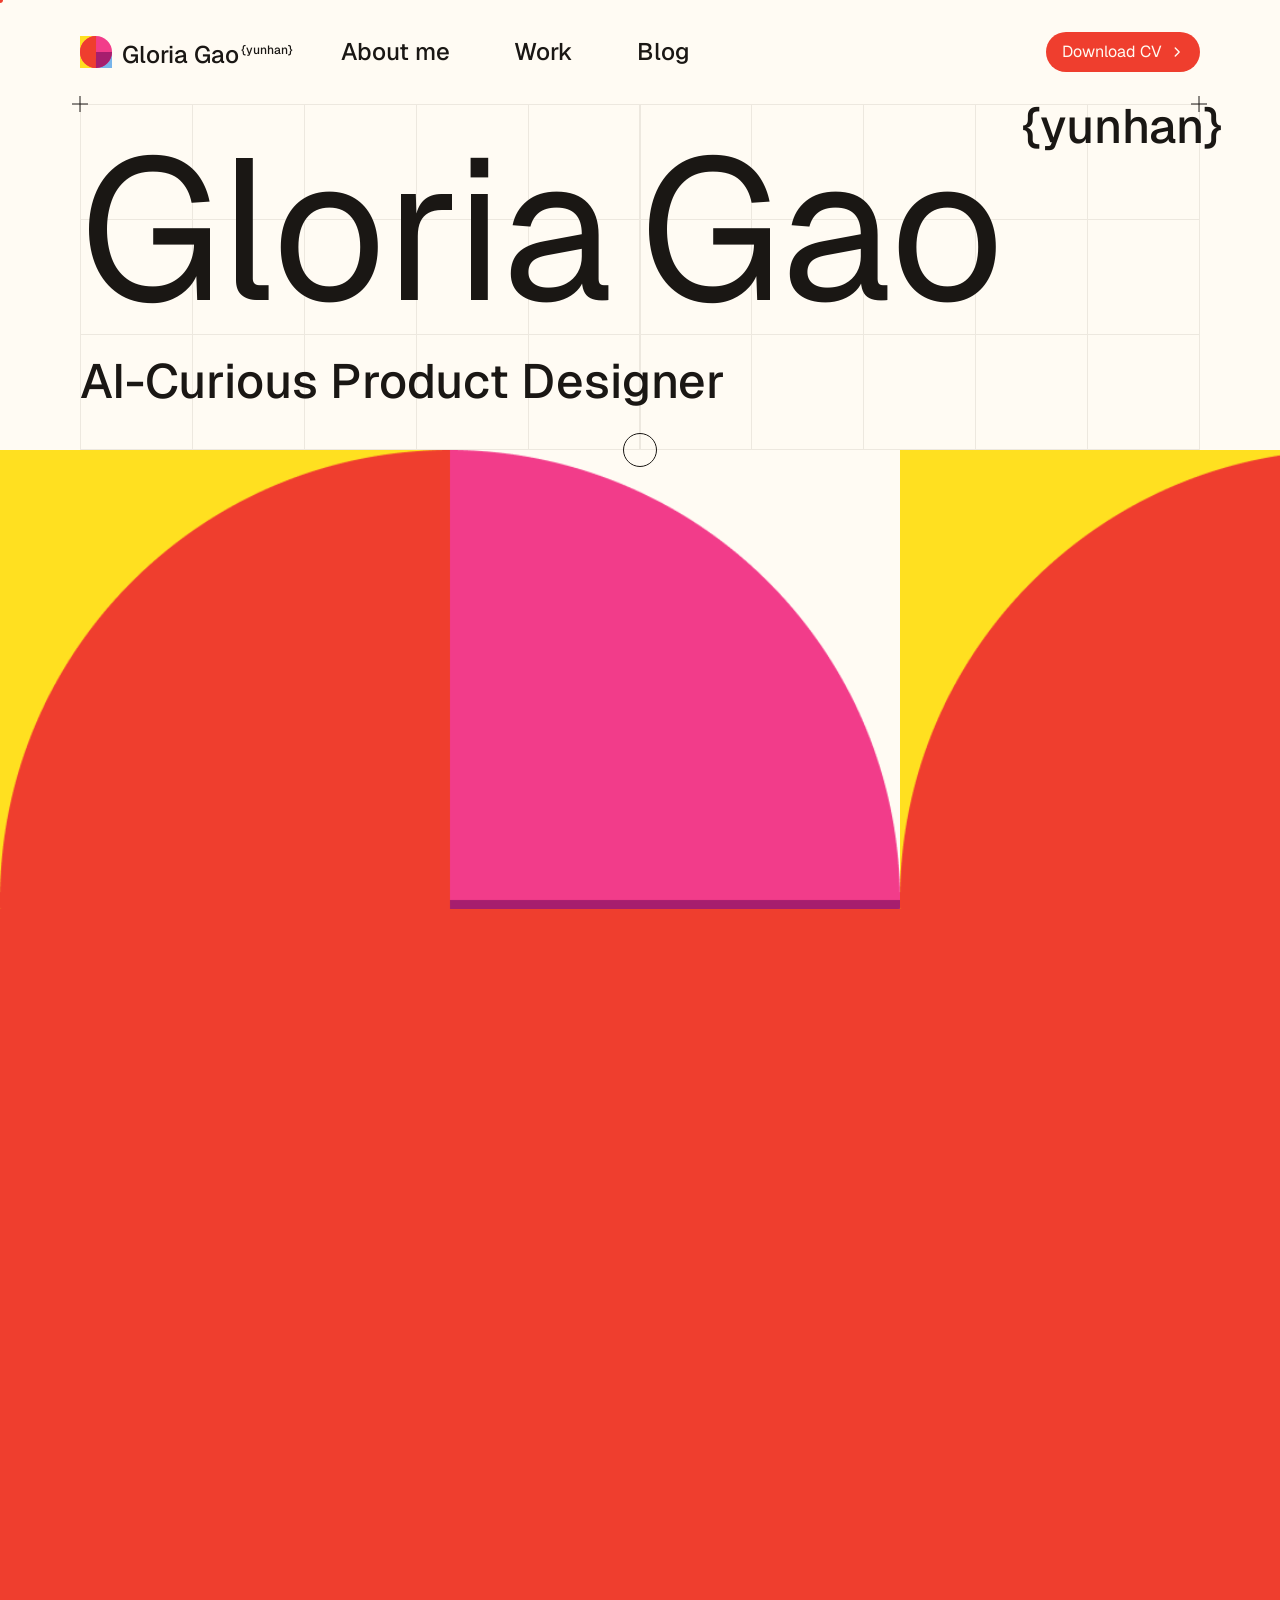
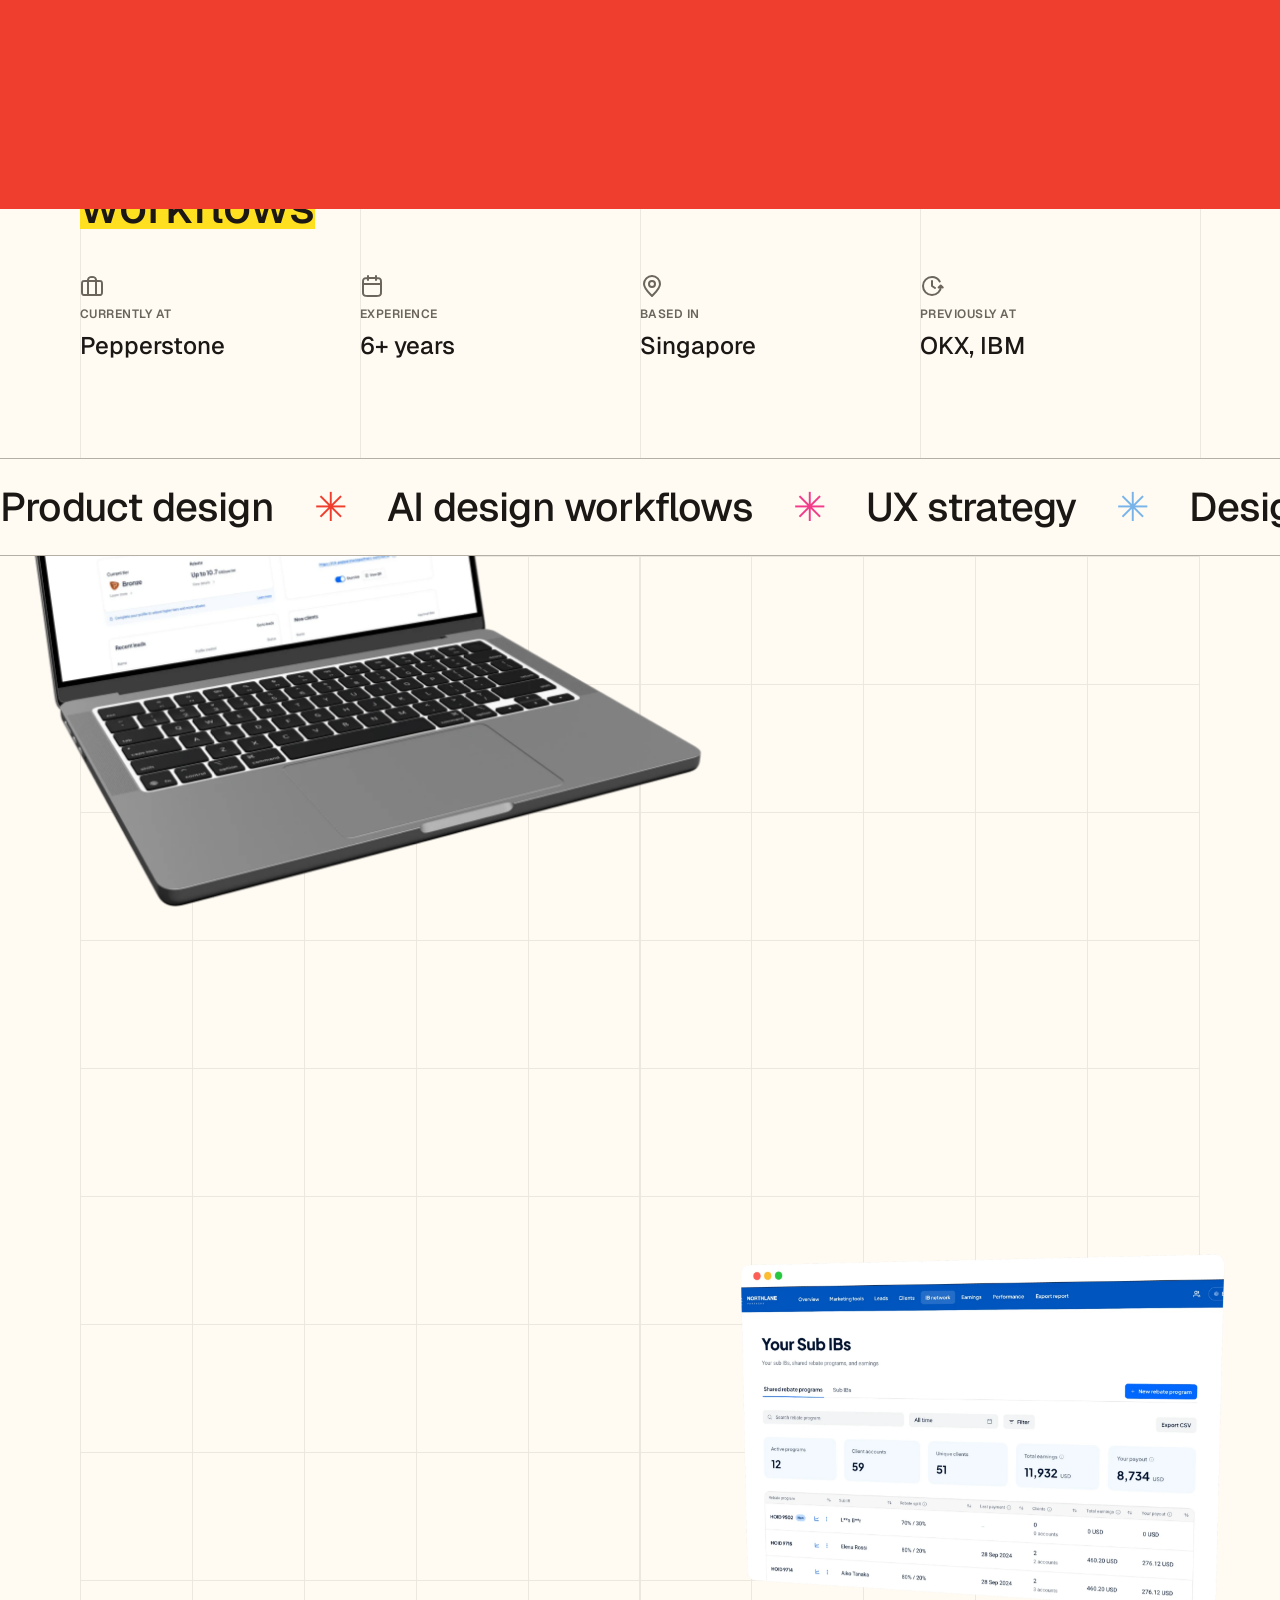
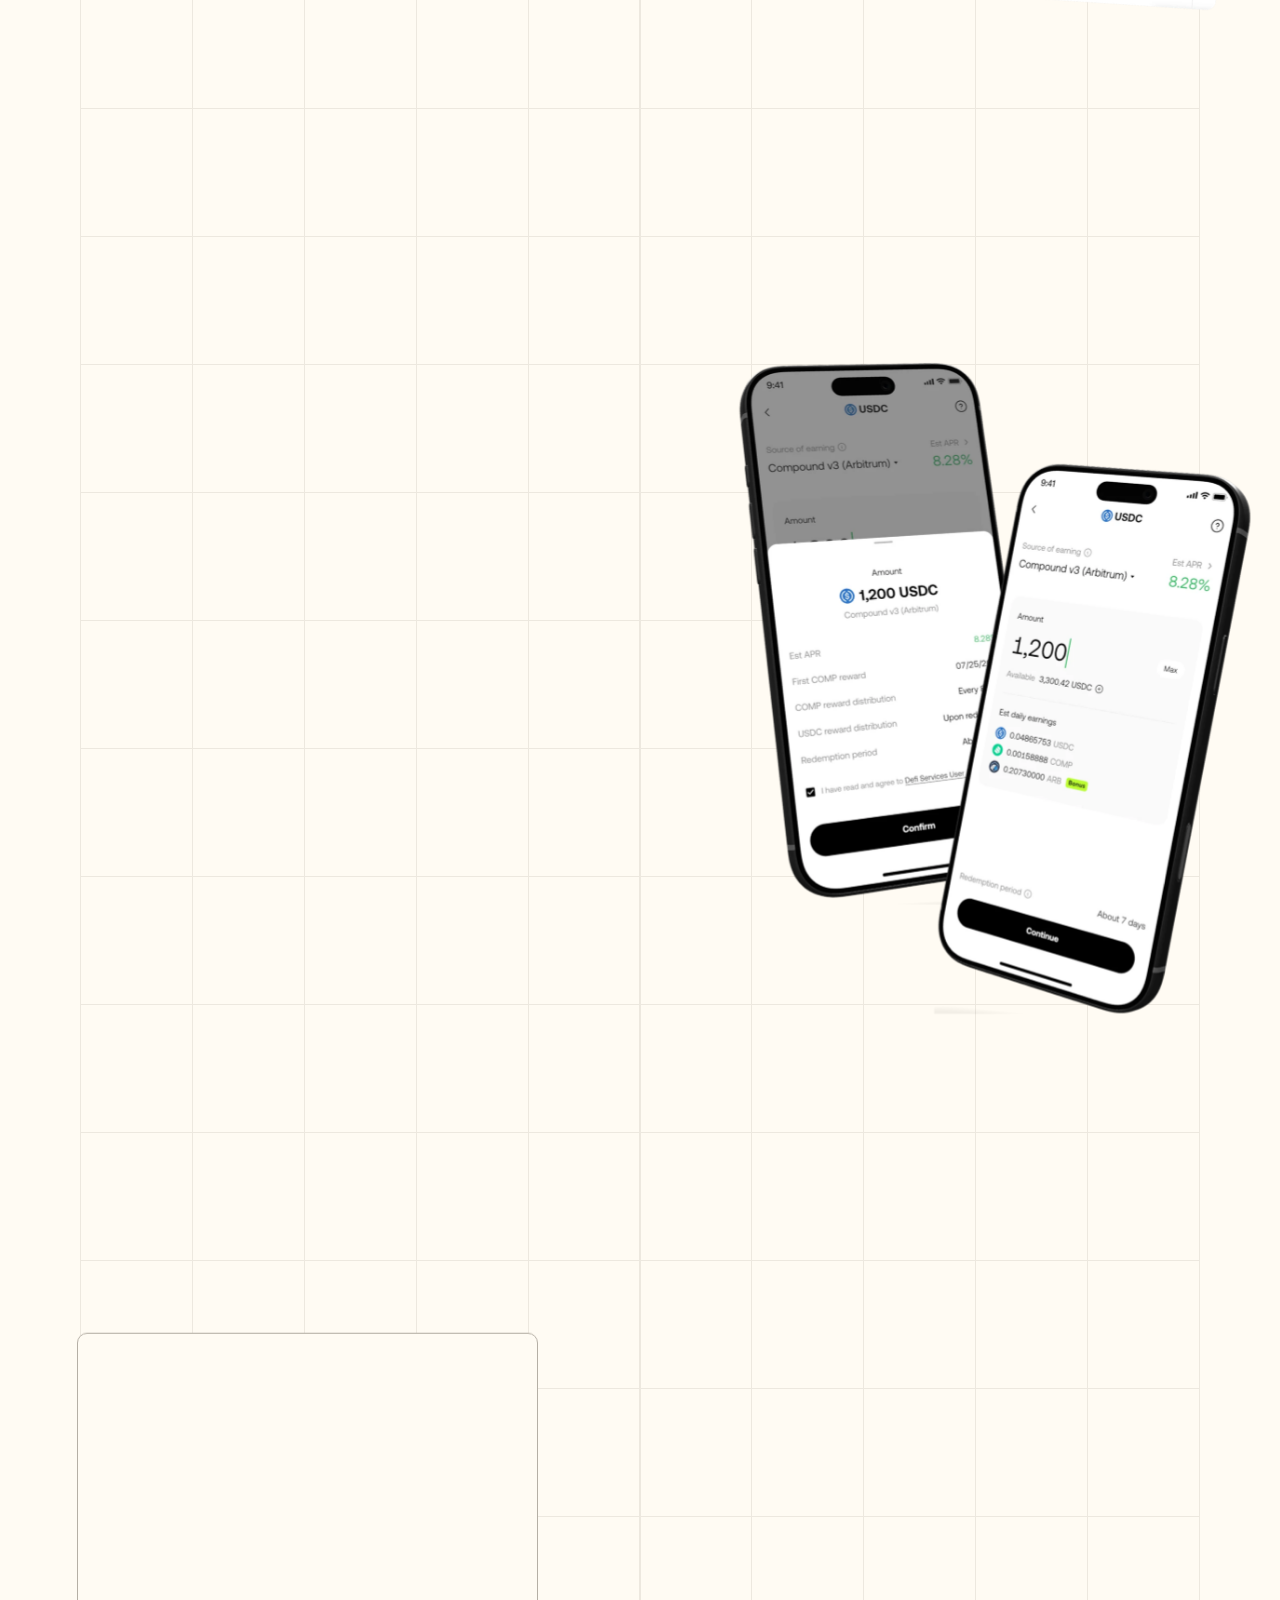
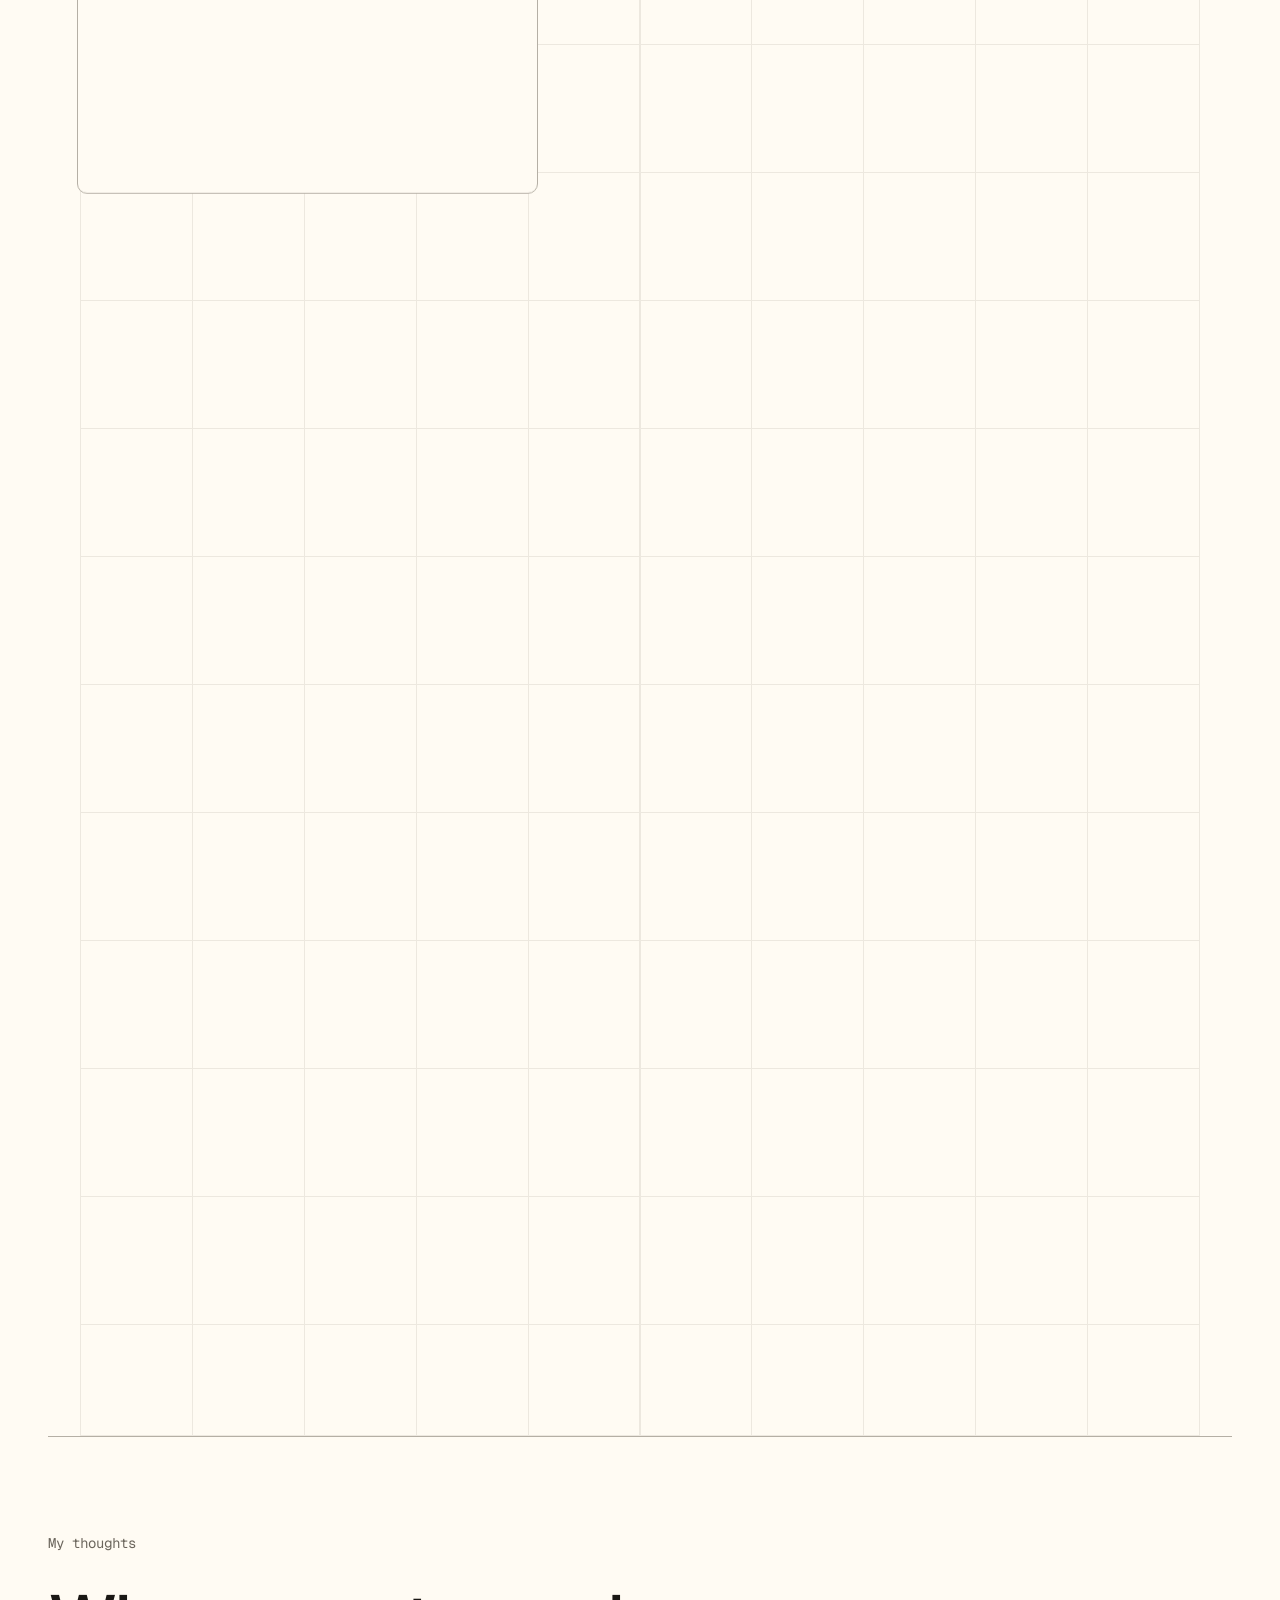
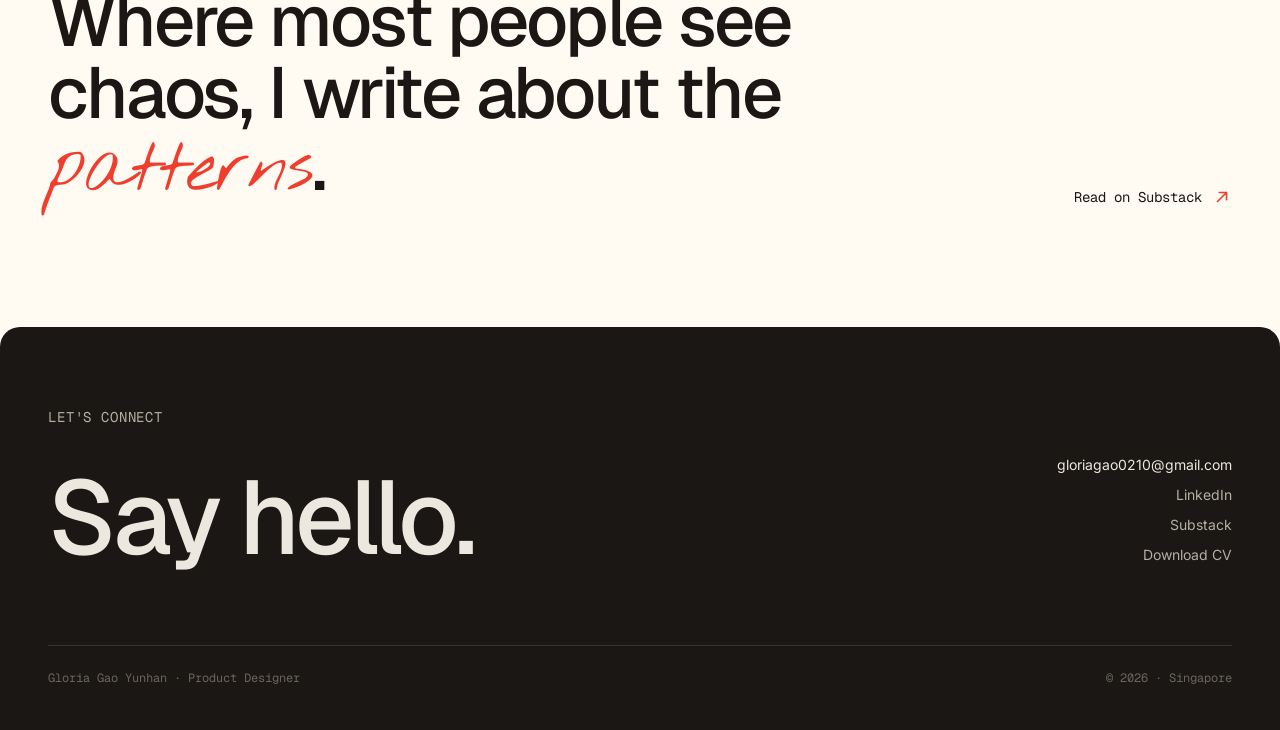
==== commit db30c8f8: "Increase homepage About-me section top padding to 96px on desktop Correcting the previous commit, wh" ====
--- a/index.html
+++ b/index.html
@@ -14,7 +14,7 @@
 
 <!-- ?v= is a cache-buster: bump the number whenever styles.css changes so browsers
      fetch the new file instead of reusing the copy they already have. -->
-<link rel="stylesheet" href="css/styles.css?v=56">
+<link rel="stylesheet" href="css/styles.css?v=58">
 </head>
 <body>
 
@@ -404,6 +404,6 @@
 
 </div>
 
-<script src="js/script.js?v=56"></script>
+<script src="js/script.js?v=55"></script>
 </body>
 </html>
--- a/css/styles.css
+++ b/css/styles.css
@@ -80,23 +80,9 @@
   --hero-max: 1440px;
 }
 
-/* Tells browsers that support cross-document View Transitions to hold the
-   outgoing page's last frame (curtain fully covering) on screen while the
-   next page's files are still loading, instead of swapping to a blank white
-   frame in between — this is the actual cause of the curtain "flash" on real
-   networks (a fast local dev server never hits this gap, which is why it
-   didn't reproduce in testing). No-op on browsers that don't support it yet. */
-@view-transition {
-  navigation: auto;
-}
-
 /* ---------- Reset ---------- */
 * { box-sizing: border-box; }
 html, body { margin: 0; padding: 0; }
-/* Belt-and-suspenders: match html's background to body's so the canvas is
-   never browser-default white even in the split second before body's own
-   background rule (below) has painted. */
-html { background: var(--color-bg); }
 /* Anchor links (the case study side nav, "Work" in the header) glide
    rather than jump — unless the reader has asked for less motion. */
 @media (prefers-reduced-motion: no-preference) {
@@ -487,7 +473,7 @@
   position: relative;
   max-width: var(--hero-max);
   margin: 0 auto;
-  padding: 48px var(--hero-pad) 96px;
+  padding: 96px var(--hero-pad) 96px;
   display: flex;
   flex-direction: column;
   gap: 40px;
@@ -1581,7 +1567,11 @@
   .cs-main { display: block; }
   .cs-sidenav-col { display: none; }
   .cs-intro { display: block; }
-  .cs-hero-media { margin-top: 48px; }
+  /* Off the split-row layout, height no longer comes from matching the
+     details column — pin it to the same 16:9 the rest of the site's media
+     uses instead, or object-fit:cover crops a landscape video/image down
+     to whatever tall, narrow box min-height:420px leaves at mobile widths. */
+  .cs-hero-media { margin-top: 48px; min-height: 0; aspect-ratio: 16 / 9; }
   .cs-meta { margin-top: 40px; }
 }
 
@@ -1595,8 +1585,11 @@
   .cs-meta { grid-template-columns: 1fr; gap: 20px; }
   .cs-section { padding: 56px 0; }
   .cs-h2 { font-size: 28px; line-height: 36px; margin-bottom: 24px; }
+  .cs-h3 { font-size: 22px; line-height: 30px; }
+  .cs-h4 { font-size: 20px; line-height: 28px; }
   .cs-grid-2,
   .cs-grid-3 { grid-template-columns: 1fr; gap: 40px; }
+  .cs-goal-icon { width: 32px; height: 32px; }
   .cs-metrics { grid-template-columns: 1fr; gap: 24px; }
   .cs-solution + .cs-solution { margin-top: 64px; }
   .cs-quote { padding-left: 20px; margin-top: 32px; }
@@ -1609,6 +1602,8 @@
 @media (max-width: 480px) {
   .cs-title { font-size: 32px; line-height: 40px; }
   .cs-h2 { font-size: 24px; line-height: 32px; }
+  .cs-h3 { font-size: 20px; line-height: 28px; }
+  .cs-h4 { font-size: 18px; line-height: 26px; }
   .cs-body { font-size: var(--text-body-size); line-height: var(--text-body-line); }
   .cs-quote p { font-size: 19px; line-height: 28px; }
   .cs-metric-value { font-size: 36px; line-height: 44px; }
@@ -1844,6 +1839,9 @@
   gap: 24px;
   margin-bottom: 40px;
 }
+/* .cs-h2's own margin-bottom would count toward flex centering, nudging the
+   title above the arrows' visual center rather than level with them. */
+.cs-related-head .cs-h2 { margin-bottom: 0; }
 .cs-related-nav { display: flex; gap: 8px; flex-shrink: 0; }
 /* An author `display` beats the hidden attribute's UA `display:none`, so the
    script's nav.hidden needs this to actually take the arrows off the page. */
@@ -1897,7 +1895,6 @@
   padding: 28px;
   overflow: hidden;
   background: var(--thumb-bg, var(--color-surface));
-  border: 1px solid var(--color-stroke);
 }
 .cs-related-thumb img {
   width: 100%;
@@ -1914,7 +1911,7 @@
   color: var(--color-text-secondary);
   text-align: center;
   background: var(--color-bg);
-  border-style: dashed;
+  border: 1px dashed var(--color-stroke);
 }
 
 .cs-related-title {
